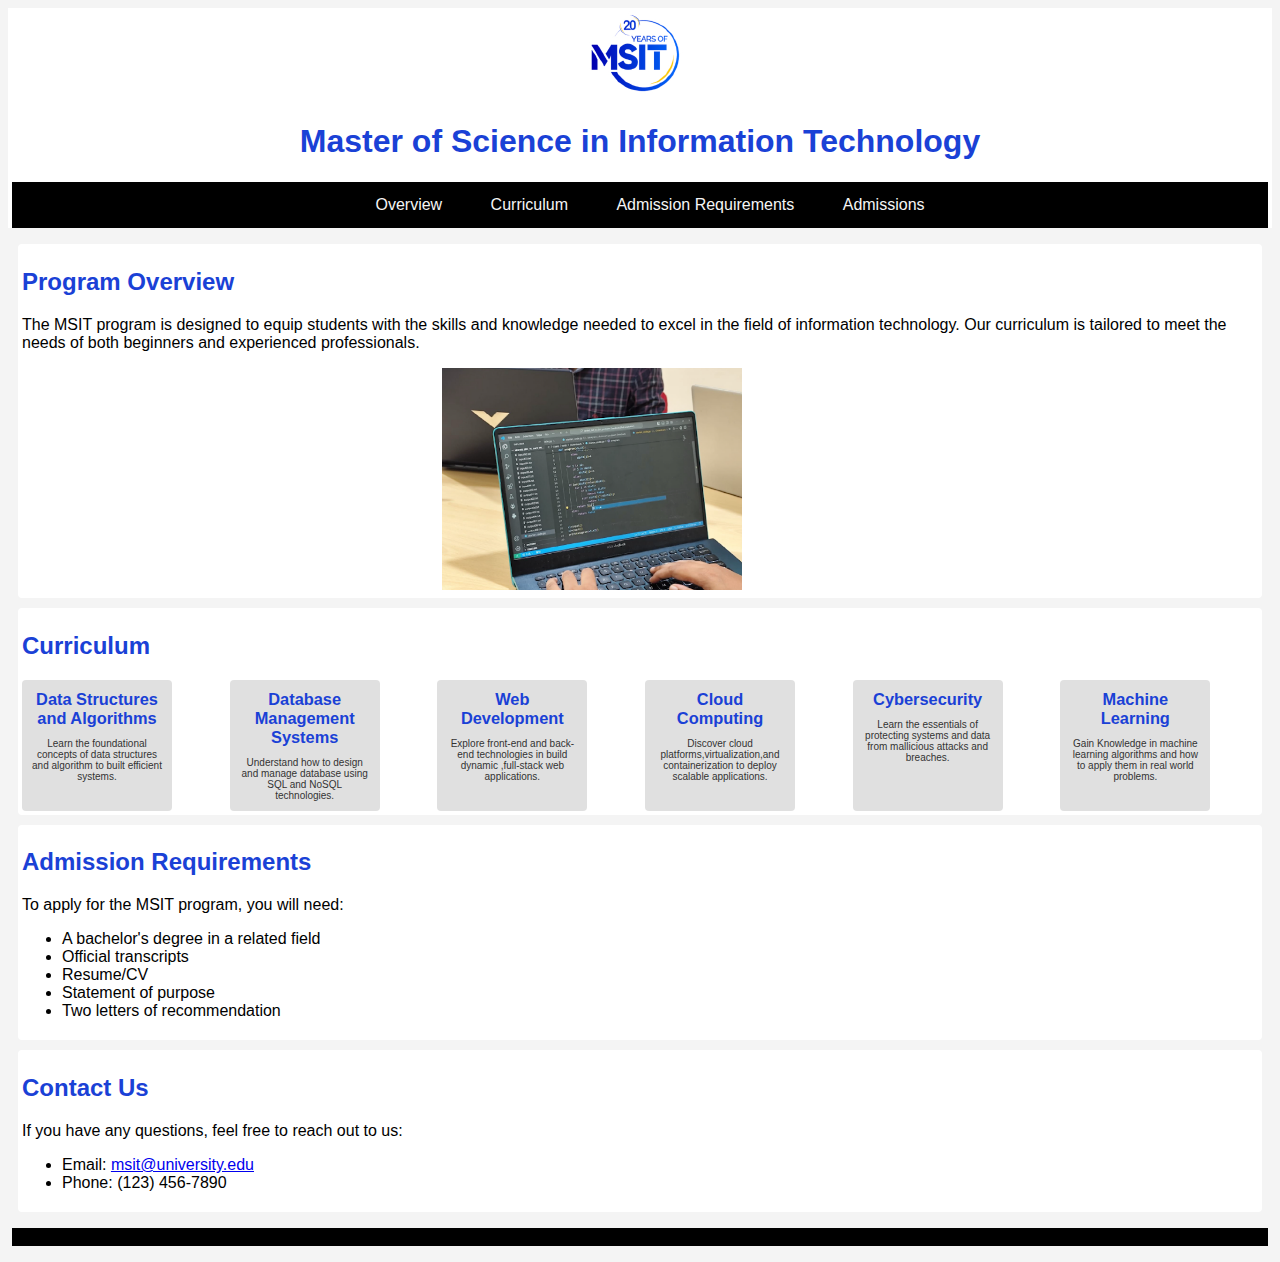
==== DAY2/index.html @ a544af19 "Created all the alignments and design" ====
<!DOCTYPE html>
<html>
<head>
    <title>MSIT - Info Page</title>
    <link rel="stylesheet" href="styles.css">
</head>
<body>
    <header>
        <img src="msitlogo.png" alt="MSIT Logo">
        <h1>Master of Science in Information Technology</h1>
        <nav>
            <ul>
                <li><a href="#overview">Overview</a></li>
                <li><a href="#curriculum">Curriculum</a></li>
                <li><a href="#admission-requirements">Admission Requirements</a></li>
                <li><a href="#admissions">Admissions</a></li>
            </ul>
        </nav>
    </header>

    <section id="overview" class="card">
        <h2>Program Overview</h2>
        <p>The MSIT program is designed to equip students with the skills and knowledge needed to excel in the field of information technology. Our curriculum is tailored to meet the needs of both beginners and experienced professionals.</p>
        <img src="image.png" alt="Program Overview Image">
    </section>

    <!-- Curriculum Section -->
    <section id="curriculum" class="card-cur">
        <h2>Curriculum</h2>
        <div class="grid-container">
            <div class="grid-item">
                <h3>Data Structures and Algorithms</h3>
                <p>Learn the foundational concepts of data structures and algorithm to built efficient systems.</p>
            </div>
            <div class="grid-item">
                <h3>Database Management Systems</h3>
                <p>Understand how to design and manage database using SQL and NoSQL technologies.</p>
            </div>
            <div class="grid-item">
                <h3>Web Development</h3>
                <p>Explore front-end and back-end technologies in build dynamic ,full-stack web applications. </p>
            </div>
            <div class="grid-item">
                <h3>Cloud Computing</h3>
                <p>Discover cloud platforms,virtualization,and containerization to deploy scalable applications.</p>
            </div>
            <div class="grid-item">
                <h3>Cybersecurity</h3>
                <p>Learn the essentials of protecting systems and data from mallicious attacks and breaches.</p>
            </div>
            <div class="grid-item">
                <h3>Machine Learning</h3>
                <p>Gain Knowledge in machine learning algorithms and how to apply them in real world problems.</p>
            </div>
        </div>
    </section>
    
    <section id="admission-requirements" class="card-ad">
        <h2>Admission Requirements</h2>
        <p>To apply for the MSIT program, you will need:</p>
        <ul>
            <li>A bachelor's degree in a related field</li>
            <li>Official transcripts</li>
            <li>Resume/CV</li>
            <li>Statement of purpose</li>
            <li>Two letters of recommendation</li>
        </ul>
    </section>

    <section id="admissions" class="card-con">
        <h2>Contact Us</h2>
        <p>If you have any questions, feel free to reach out to us:</p>
        <ul>
            <li>Email: <a href="mailto:msit@university.edu">msit@university.edu</a></li>
            <li>Phone: (123) 456-7890</li>
        </ul>
    </section>

    <footer>
        <nav>
            <ul>
                <li>&#169; 2024 University Name. All rights reserved.</li>
            </ul>
        </nav>
    </footer>
</body>
</html>
---- DAY2/styles.css ----
body {
    font-family: Arial, Helvetica, sans-serif;
    background: #f4f4f4;
}

body > header {
    background-color: white;
}

header {
    text-align: center;
}

h1 {
    color: #1a41d6;
}

nav {
    background-color: black;
    margin: 4px;
    text-align: center;
}s

nav ul {
    padding: 0;
    margin: 0;
    list-style-type: none;
}

nav ul li {
    display: inline-block;
    margin-right: 20px; 
}

nav ul li a {
    text-decoration: none;
    color: whitesmoke;
    padding: 14px 12px;
    display: inline-block;
    transition: all 0.3s ease;
}

nav ul li a:hover {
    color: #dadce5;
    box-shadow: 0px 0px 10px 3px rgba(255, 255, 255, 0.6);
    border-radius: 4px;
}

h2 {
    color: #1a41d6; 
}

.card img {
    max-width: 300px;
    margin-left: 420px;
}

section {
    background-color: white;
    padding: 4px;
    border-radius: 4px;
    margin: 10px;
}

ul li {
    padding: 0;
}

/* Grid Layout for Curriculum */
.grid-container {
    display: grid;
    grid-template-columns: repeat(auto-fit, minmax(150px, 1fr)); 
    gap: 10px;
}

.grid-item {
    background-color: #e0e0e0; 
    padding: 10px;
    border-radius: 4px;
    text-align: center;
    font-size: 14px;
    color: #333; 
    max-width: 150px; 
    box-sizing: border-box; 
}

.grid-item h3 {
    color: #1a41d6;
    margin: 0 0 10px 0; 
}

.grid-item p {
    font-size: 10px; 
    margin: 0; 
}
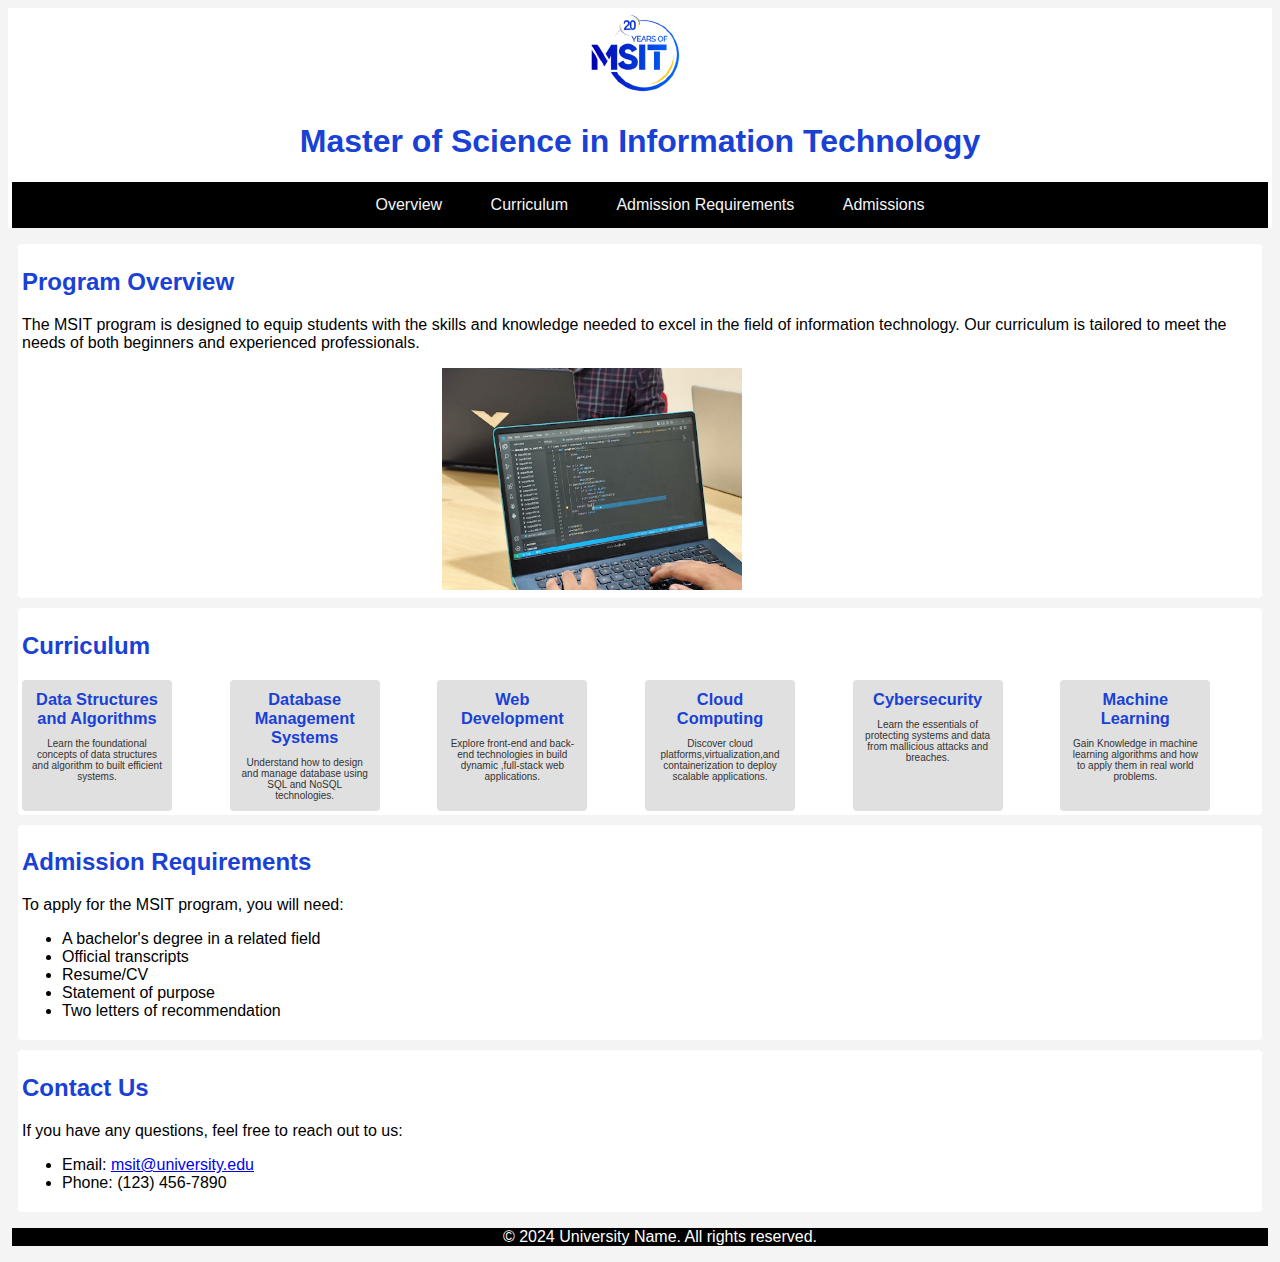
==== commit 3c023977: "All changes made" ====
--- a/DAY2/index.html
+++ b/DAY2/index.html
@@ -79,7 +79,7 @@
     <footer>
         <nav>
             <ul>
-                <li>&#169; 2024 University Name. All rights reserved.</li>
+                <p>&#169; 2024 University Name. All rights reserved.</p>
             </ul>
         </nav>
     </footer>
--- a/DAY2/styles.css
+++ b/DAY2/styles.css
@@ -93,3 +93,6 @@
     font-size: 10px; 
     margin: 0; 
 }
+footer{
+    color: white;
+}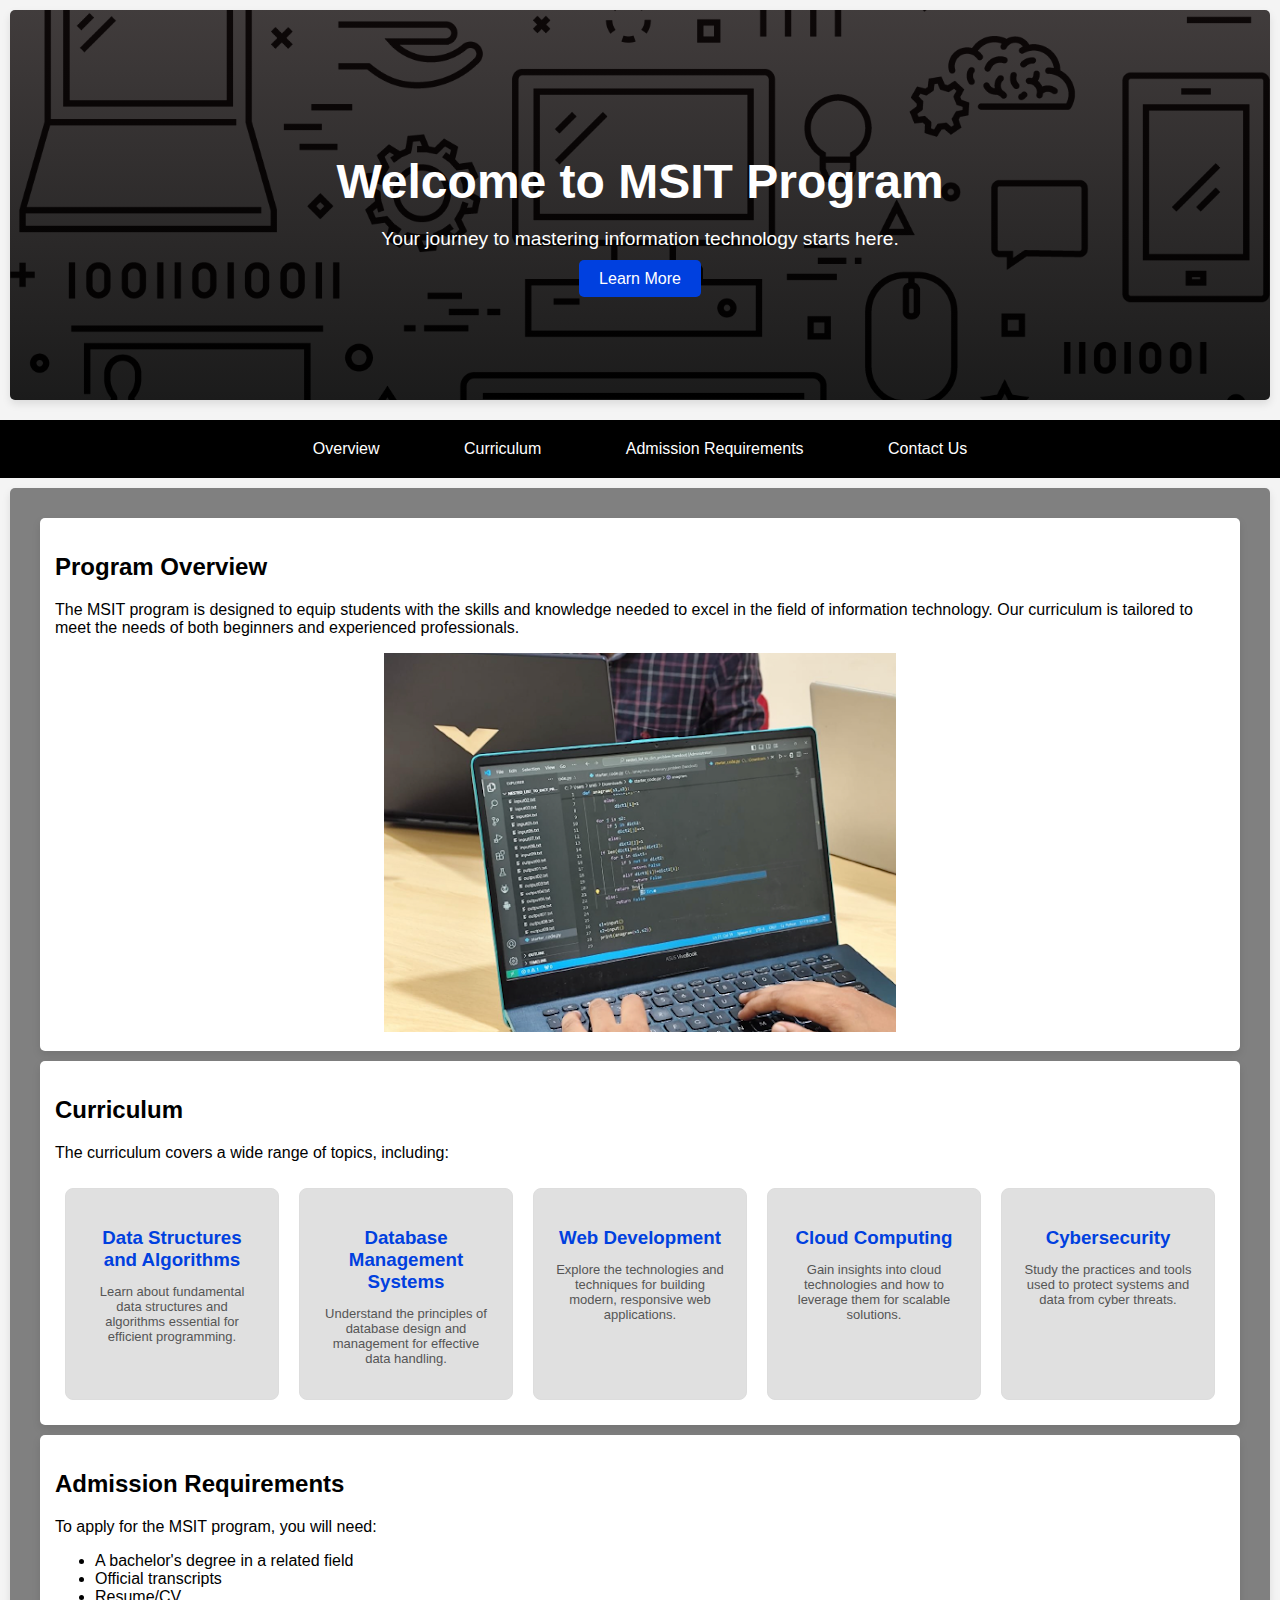
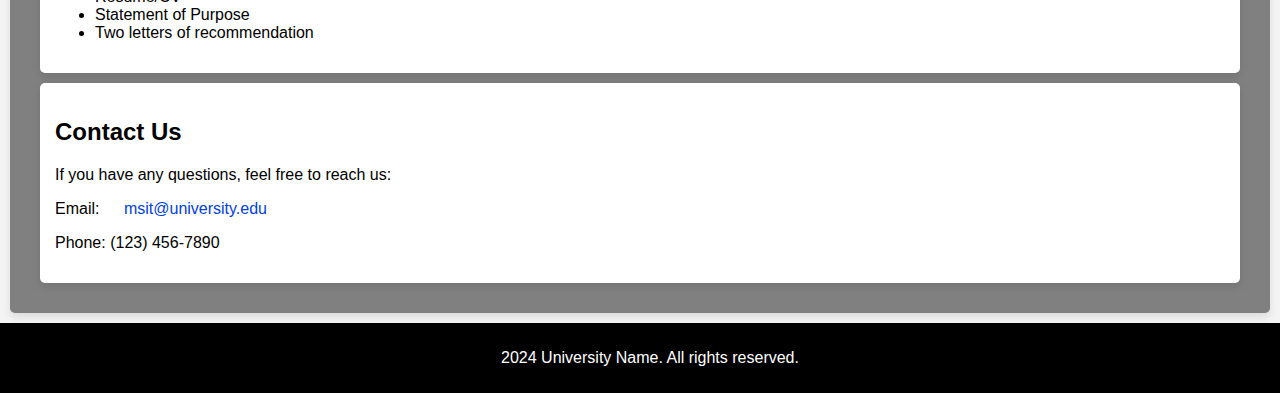
==== commit cbaf48c4: "Changes made in background and added a button" ====
--- a/DAY2/index.html
+++ b/DAY2/index.html
@@ -1,87 +1,81 @@
 <!DOCTYPE html>
-<html>
 <head>
     <title>MSIT - Info Page</title>
     <link rel="stylesheet" href="styles.css">
 </head>
 <body>
-    <header>
-        <img src="msitlogo.png" alt="MSIT Logo">
-        <h1>Master of Science in Information Technology</h1>
-        <nav>
-            <ul>
-                <li><a href="#overview">Overview</a></li>
-                <li><a href="#curriculum">Curriculum</a></li>
-                <li><a href="#admission-requirements">Admission Requirements</a></li>
-                <li><a href="#admissions">Admissions</a></li>
-            </ul>
-        </nav>
-    </header>
-
-    <section id="overview" class="card">
-        <h2>Program Overview</h2>
-        <p>The MSIT program is designed to equip students with the skills and knowledge needed to excel in the field of information technology. Our curriculum is tailored to meet the needs of both beginners and experienced professionals.</p>
-        <img src="image.png" alt="Program Overview Image">
-    </section>
-
-    <!-- Curriculum Section -->
-    <section id="curriculum" class="card-cur">
-        <h2>Curriculum</h2>
-        <div class="grid-container">
-            <div class="grid-item">
-                <h3>Data Structures and Algorithms</h3>
-                <p>Learn the foundational concepts of data structures and algorithm to built efficient systems.</p>
-            </div>
-            <div class="grid-item">
-                <h3>Database Management Systems</h3>
-                <p>Understand how to design and manage database using SQL and NoSQL technologies.</p>
-            </div>
-            <div class="grid-item">
-                <h3>Web Development</h3>
-                <p>Explore front-end and back-end technologies in build dynamic ,full-stack web applications. </p>
-            </div>
-            <div class="grid-item">
-                <h3>Cloud Computing</h3>
-                <p>Discover cloud platforms,virtualization,and containerization to deploy scalable applications.</p>
-            </div>
-            <div class="grid-item">
-                <h3>Cybersecurity</h3>
-                <p>Learn the essentials of protecting systems and data from mallicious attacks and breaches.</p>
-            </div>
-            <div class="grid-item">
-                <h3>Machine Learning</h3>
-                <p>Gain Knowledge in machine learning algorithms and how to apply them in real world problems.</p>
+    <section class="hero">
+        <div class="hero-overlay">
+            <div class="hero-content">
+                <h1>Welcome to MSIT Program</h1>
+                <p>Your journey to mastering information technology starts here.</p>
+                <a class="cta-button">Learn More</a>
             </div>
         </div>
     </section>
     
-    <section id="admission-requirements" class="card-ad">
-        <h2>Admission Requirements</h2>
-        <p>To apply for the MSIT program, you will need:</p>
-        <ul>
-            <li>A bachelor's degree in a related field</li>
-            <li>Official transcripts</li>
-            <li>Resume/CV</li>
-            <li>Statement of purpose</li>
-            <li>Two letters of recommendation</li>
+    <nav>
+        <ul class="ulcls">
+            <li class="licls"><a href="#overview">Overview</a></li>
+            <li class="licls"><a href="#curriculum">Curriculum</a></li>
+            <li class="licls"><a href="#admission">Admission Requirements</a></li>
+            <li class="licls"><a href="#contact">Contact Us</a></li>
         </ul>
+    </nav>
+    <section class="main">
+        <section id="overview">
+            <h2>Program Overview</h2>
+            <p>The MSIT program is designed to equip students with the skills and knowledge needed to excel in the field of information technology. Our curriculum is tailored to meet the needs of both beginners and experienced professionals.</p>
+            <div class="image-container">
+                <img src="image.png" alt="Program Overview Image">
+            </div>
+        </section>
+        <section id="curriculum">
+            <h2>Curriculum</h2>
+            <p>The curriculum covers a wide range of topics, including:</p>
+            <div class="card-container">
+                <div class="card">
+                    <h3>Data Structures and Algorithms</h3>
+                    <p>Learn about fundamental data structures and algorithms essential for efficient programming.</p>
+                </div>
+                <div class="card">
+                    <h3>Database Management Systems</h3>
+                    <p>Understand the principles of database design and management for effective data handling.</p>
+                </div>
+                <div class="card">
+                    <h3>Web Development</h3>
+                    <p>Explore the technologies and techniques for building modern, responsive web applications.</p>
+                </div>
+                <div class="card">
+                    <h3>Cloud Computing</h3>
+                    <p>Gain insights into cloud technologies and how to leverage them for scalable solutions.</p>
+                </div>
+                <div class="card">
+                    <h3>Cybersecurity</h3>
+                    <p>Study the practices and tools used to protect systems and data from cyber threats.</p>
+                </div>
+            </div>
+        </section>
+        <section id="admission">
+            <h2>Admission Requirements</h2>
+            <p>To apply for the MSIT program, you will need:</p>
+            <ul>
+                <li>A bachelor's degree in a related field</li>
+                <li>Official transcripts</li>
+                <li>Resume/CV</li>
+                <li>Statement of Purpose</li>
+                <li>Two letters of recommendation</li>
+            </ul>
+        </section>
+        <section id="contact">
+            <h2>Contact Us</h2>
+            <p>If you have any questions, feel free to reach us:</p>
+            <p>Email: <a href="mailto:msit@university.edu" class="mail">msit@university.edu</a></p>
+            <p>Phone: (123) 456-7890</p>
+        </section>
     </section>
-
-    <section id="admissions" class="card-con">
-        <h2>Contact Us</h2>
-        <p>If you have any questions, feel free to reach out to us:</p>
-        <ul>
-            <li>Email: <a href="mailto:msit@university.edu">msit@university.edu</a></li>
-            <li>Phone: (123) 456-7890</li>
-        </ul>
-    </section>
-
     <footer>
-        <nav>
-            <ul>
-                <p>&#169; 2024 University Name. All rights reserved.</p>
-            </ul>
-        </nav>
+        <p>2024 University Name. All rights reserved.</p>
     </footer>
 </body>
-</html>
+</html>--- a/DAY2/styles.css
+++ b/DAY2/styles.css
@@ -1,98 +1,165 @@
 body {
     font-family: Arial, Helvetica, sans-serif;
-    background: #f4f4f4;
-}
-
-body > header {
-    background-color: white;
+    margin: 0;
+    padding: 0;
+    background-color: #f4f4f4;
 }
 
 header {
     text-align: center;
+    background-color: #fff;
+    padding: 20px;
+}
+
+header img {
+    display: block;
+    margin: 0 auto;
 }
 
 h1 {
-    color: #1a41d6;
+    color: white;
 }
 
 nav {
     background-color: black;
-    margin: 4px;
     text-align: center;
-}s
+    padding: 10px 0;
+}
 
-nav ul {
+.ulcls {
+    list-style-type: none;
     padding: 0;
     margin: 0;
-    list-style-type: none;
 }
 
-nav ul li {
+.licls {
+    color: whitesmoke;
     display: inline-block;
-    margin-right: 20px; 
+    padding: 10px 20px;
 }
 
-nav ul li a {
+a {
+    color: white;
     text-decoration: none;
-    color: whitesmoke;
-    padding: 14px 12px;
-    display: inline-block;
-    transition: all 0.3s ease;
+    transition: background-color 0.3s, color 0.3s, box-shadow 0.3s;
+    padding: 10px 20px;
 }
 
-nav ul li a:hover {
-    color: #dadce5;
-    box-shadow: 0px 0px 10px 3px rgba(255, 255, 255, 0.6);
-    border-radius: 4px;
+a:hover {
+    box-shadow: 10px 10px 10px rgba(163, 54, 63, 0.3);
+    border-radius: 20px;
+    background-color: rgba(26, 189, 218, 0.1);
 }
 
-h2 {
-    color: #1a41d6; 
-}
-
-.card img {
-    max-width: 300px;
-    margin-left: 420px;
+footer {
+    color: white;
+    text-align: center;
+    background-color: black;
+    padding: 10px;
+    position: relative;
+    bottom: 0;
+    width: 100%;
 }
 
 section {
     background-color: white;
-    padding: 4px;
-    border-radius: 4px;
     margin: 10px;
+    border-radius: 5px;
+    padding: 15px;
+    box-shadow: 0 4px 8px rgba(0, 0, 0, 0.1);
 }
 
-ul li {
-    padding: 0;
+.main {
+    background-color: gray;
+    padding: 20px;
 }
 
-/* Grid Layout for Curriculum */
-.grid-container {
-    display: grid;
-    grid-template-columns: repeat(auto-fit, minmax(150px, 1fr)); 
-    gap: 10px;
+.image-container {
+    text-align: center;
 }
 
-.grid-item {
-    background-color: #e0e0e0; 
-    padding: 10px;
-    border-radius: 4px;
-    text-align: center;
-    font-size: 14px;
-    color: #333; 
-    max-width: 150px; 
-    box-sizing: border-box; 
+.image-container img {
+    max-width: 100%;
+    height: auto;
 }
 
-.grid-item h3 {
-    color: #1a41d6;
-    margin: 0 0 10px 0; 
+.card-container {
+    display: flex;
+    flex-wrap: nowrap;      
+    gap: 20px;
+    justify-content: flex-start;
+    padding: 10px;
+    text-align: center;
 }
 
-.grid-item p {
-    font-size: 10px; 
-    margin: 0; 
+.card {
+    background-color: #e0e0e0;
+    border: 1px solid #ddd;
+    border-radius: 8px;
+    padding: 20px;
+    width: 300px;
 }
-footer{
+
+.card h3 {
+    color: #0040df;
+    margin-bottom: 10px;
+}
+
+.card p {
+    font-size: small;
+    color: #555;
+}
+.mail{
+    color: #0040df;
+}
+.hero {
+    position: relative;
+    background-image: linear-gradient(rgba(16, 10, 10, 0.796), rgba(0, 0, 0, 0.895)), url('Com.png');
+    background-size: cover;
+    background-position: center;
+    height: 40vh;
+    display: flex;
+    align-items: center;
+    justify-content: center;
+    margin-bottom: 20px;
+}
+
+.hero-overlay {
+    position: absolute;
+    top: 0;
+    left: 0;
+    width: 100%;
+    height: 100%;
+    display: flex;
+    align-items: center;
+    justify-content: center;
+}
+
+.hero-content {
+    text-align: center;
     color: white;
+    padding: 20px;
+}
+
+.hero h1 {
+    font-size: 3rem;
+    margin-bottom: 10px;
+}
+
+.hero p {
+    font-size: 1.2rem;
+    margin-bottom: 20px;
+}
+
+.cta-button {
+    background-color: #0040df;
+    color: white;
+    padding: 10px 20px;
+    text-decoration: none;
+    border-radius: 5px;
+    transition: background-color 0.3s;
+}
+
+.cta-button:hover {
+    background-color: #0262ff;
 }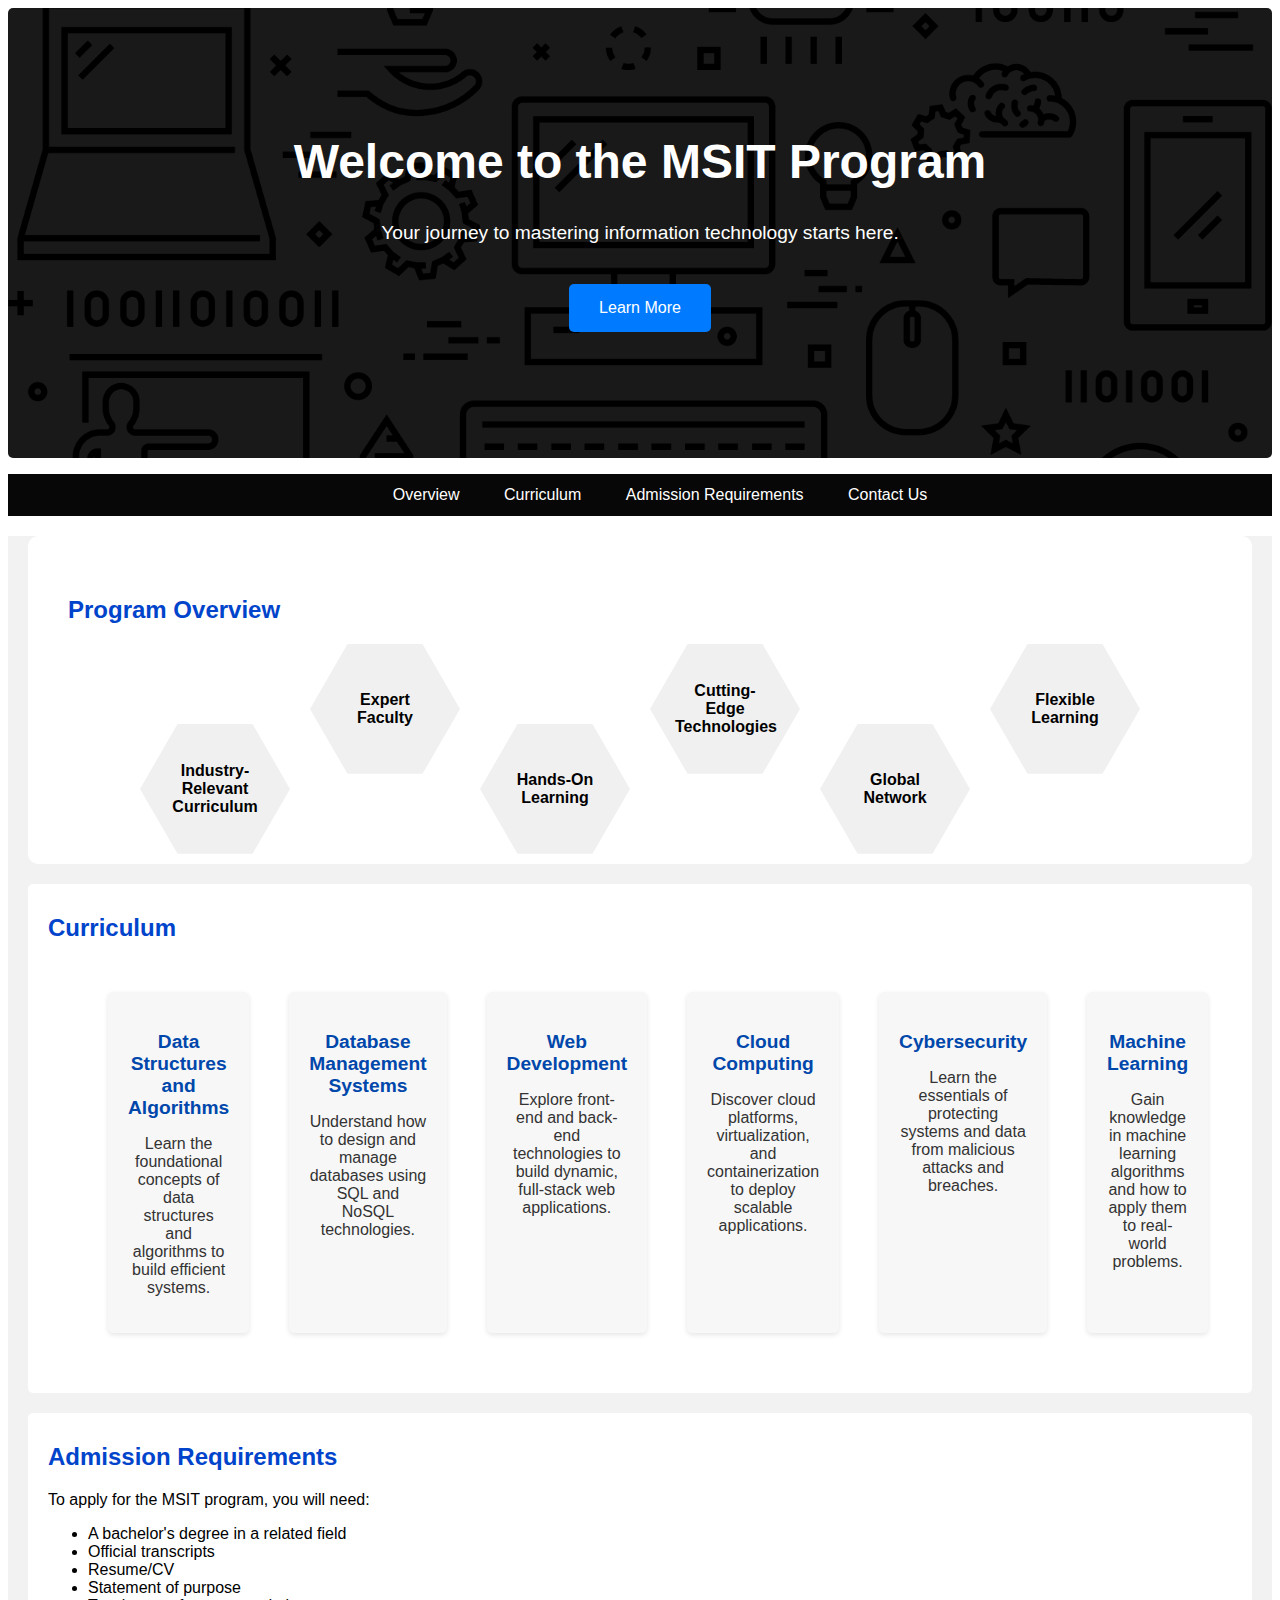
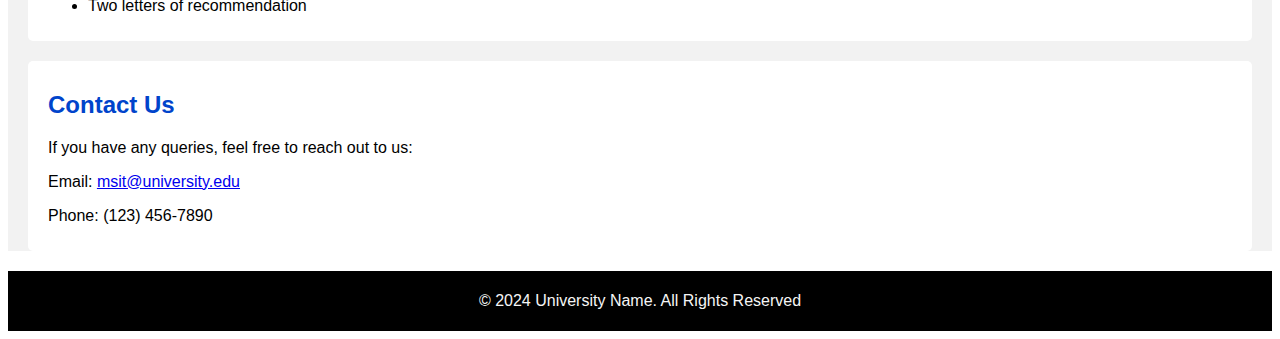
==== commit 9688c3ed: "Changed and alligned in the honey comb sector" ====
--- a/DAY2/index.html
+++ b/DAY2/index.html
@@ -1,81 +1,104 @@
 <!DOCTYPE html>
+<html lang="en">
 <head>
-    <title>MSIT - Info Page</title>
     <link rel="stylesheet" href="styles.css">
+    <meta charset="UTF-8">
+    <meta name="viewport" content="width=device-width, initial-scale=1.0">
+    <title>MSIT - Info</title>
+
 </head>
 <body>
-    <section class="hero">
-        <div class="hero-overlay">
-            <div class="hero-content">
-                <h1>Welcome to MSIT Program</h1>
-                <p>Your journey to mastering information technology starts here.</p>
-                <a class="cta-button">Learn More</a>
-            </div>
+    <section class="hero-section">
+        <div class="overlay"></div>
+        <div class="hero-content">
+            <h1>Welcome to the MSIT Program</h1>
+            <p>Your journey to mastering information technology starts here.</p>
+            <a href="#" class="btn">Learn More</a>
         </div>
     </section>
-    
     <nav>
-        <ul class="ulcls">
-            <li class="licls"><a href="#overview">Overview</a></li>
-            <li class="licls"><a href="#curriculum">Curriculum</a></li>
-            <li class="licls"><a href="#admission">Admission Requirements</a></li>
-            <li class="licls"><a href="#contact">Contact Us</a></li>
-        </ul>
+        <div class="navbar ">
+            <ul>
+                <li><a href="#overview">Overview</a></li>
+                <li><a href="#curriculum">Curriculum</a></li>
+                <li><a href ="#admission">Admission Requirements</a></li>
+                <li><a href ="#contact">Contact Us</a></li>
+            </ul>
+        </div>
     </nav>
-    <section class="main">
+    <div class="main-content">
         <section id="overview">
             <h2>Program Overview</h2>
-            <p>The MSIT program is designed to equip students with the skills and knowledge needed to excel in the field of information technology. Our curriculum is tailored to meet the needs of both beginners and experienced professionals.</p>
-            <div class="image-container">
-                <img src="image.png" alt="Program Overview Image">
-            </div>
-        </section>
-        <section id="curriculum">
-            <h2>Curriculum</h2>
-            <p>The curriculum covers a wide range of topics, including:</p>
-            <div class="card-container">
-                <div class="card">
-                    <h3>Data Structures and Algorithms</h3>
-                    <p>Learn about fundamental data structures and algorithms essential for efficient programming.</p>
+            <div class="container">
+                <div class="hex">
+                    <span>Industry-Relevant Curriculum</span>
                 </div>
-                <div class="card">
-                    <h3>Database Management Systems</h3>
-                    <p>Understand the principles of database design and management for effective data handling.</p>
+                <div class="hex">
+                    <span>Expert Faculty</span>
                 </div>
-                <div class="card">
-                    <h3>Web Development</h3>
-                    <p>Explore the technologies and techniques for building modern, responsive web applications.</p>
+                <div class="hex highlight">
+                    <span>Hands-On Learning</span>
                 </div>
-                <div class="card">
-                    <h3>Cloud Computing</h3>
-                    <p>Gain insights into cloud technologies and how to leverage them for scalable solutions.</p>
+                <div class="hex">
+                    <span>Cutting-Edge Technologies</span>
                 </div>
-                <div class="card">
-                    <h3>Cybersecurity</h3>
-                    <p>Study the practices and tools used to protect systems and data from cyber threats.</p>
+                <div class="hex">
+                    <span>Global Network</span>
+                </div>
+                <div class="hex">
+                    <span>Flexible Learning</span>
                 </div>
             </div>
         </section>
-        <section id="admission">
-            <h2>Admission Requirements</h2>
-            <p>To apply for the MSIT program, you will need:</p>
-            <ul>
-                <li>A bachelor's degree in a related field</li>
-                <li>Official transcripts</li>
-                <li>Resume/CV</li>
-                <li>Statement of Purpose</li>
-                <li>Two letters of recommendation</li>
-            </ul>
-        </section>
-        <section id="contact">
-            <h2>Contact Us</h2>
-            <p>If you have any questions, feel free to reach us:</p>
-            <p>Email: <a href="mailto:msit@university.edu" class="mail">msit@university.edu</a></p>
-            <p>Phone: (123) 456-7890</p>
-        </section>
+    <section id="curriculum">
+      <h2>Curriculum</h2>
+    <section class="curriculum-section">
+        <section class="curriculum-item">
+        <h3>Data Structures and Algorithms</h3>
+        <p>Learn the foundational concepts of data structures and algorithms to build efficient systems.</p>
+      </section>
+      <section class="curriculum-item">
+        <h3>Database Management Systems</h3>
+        <p>Understand how to design and manage databases using SQL and NoSQL technologies.</p>
+      </section>
+      <section class="curriculum-item">
+        <h3>Web Development</h3>
+        <p>Explore front-end and back-end technologies to build dynamic, full-stack web applications.</p>
+      </section>
+      <section class="curriculum-item">
+        <h3>Cloud Computing</h3>
+        <p>Discover cloud platforms, virtualization, and containerization to deploy scalable applications.</p>
+      </section>
+      <section class="curriculum-item">
+        <h3>Cybersecurity</h3>
+        <p>Learn the essentials of protecting systems and data from malicious attacks and breaches.</p>
+      </section>
+      <section class="curriculum-item">
+        <h3>Machine Learning</h3>
+        <p>Gain knowledge in machine learning algorithms and how to apply them to real-world problems.</p>
+      </section>
     </section>
+ </section>
+ <section id="admission">
+   <h2>Admission Requirements</h2>
+   <p>To apply for the MSIT program, you will need:</p>
+   <ul>
+     <li>A bachelor's degree in a related field</li>
+     <li>Official transcripts</li>
+     <li>Resume/CV</li>
+     <li>Statement of purpose</li>
+     <li>Two letters of recommendation</li>
+   </ul>
+ </section>
+     <section id="contact">
+         <h2>Contact Us</h2>
+         <p>If you have any queries, feel free to reach out to us:</p>
+         <p>Email: <a href="msit@university.edu">msit@university.edu</a></p>
+         <p>Phone: (123) 456-7890</p>
+     </section>
+ </div>
     <footer>
-        <p>2024 University Name. All rights reserved.</p>
+        <p>&copy; 2024 University Name. All Rights Reserved</p>
     </footer>
 </body>
 </html>--- a/DAY2/styles.css
+++ b/DAY2/styles.css
@@ -1,165 +1,205 @@
 body {
     font-family: Arial, Helvetica, sans-serif;
+}
+
+h2 {
+    color: #0044cb;
+}
+
+nav {
+    background-color: rgb(7, 7, 7);
+    text-align: center;
+}
+
+.navbar ul li {
+    list-style-type: none;
+    color: whitesmoke;
+    display: inline-block;
+    padding: 12px 20px;
+}
+
+nav ul li a {
+    text-decoration: none;
+    color: white;
+}
+
+nav ul li:hover {
+    background-color: #0044cb
+}
+
+#curriculum {
+    margin-bottom: 10px;
+}
+
+.curriculum-section {
+    display: flex;
+}
+
+.curriculum-item {
+    background-color: #f7f7f7;
+    border-radius: 5px;
+    box-shadow: 0 2px 5px rgba(0, 0, 0, 0.1);
+    padding: 20px;
+    flex: 1 1 calc(33.333% - 20px);
+    max-width: calc(33.333% - 20px);
+    text-align: center;
+    transition: transform 0.3s ease;
+}
+
+.curriculum-item:hover {
+    transform: translateY(-5px);
+}
+
+.curriculum-item h3 {
+    color: #0047ab;
+    font-size: 1.2em;
+    margin-bottom: 10px;
+}
+
+.curriculum-container {
+    display: flex;
+    justify-content: center;
+    gap: 20px;
+}
+
+.curriculum-item p {
+    font-size: 1em;
+    color: #333;
+}
+
+.main-content {
+    background-color: #f2f2f2;
+}
+
+.overview-img {
+    display: block;
+    margin-left: auto;
+    margin-right: auto;
+}
+
+section {
+    margin: 20px;
+    padding: 10px 20px;
+    background-color: white;
+    border-radius: 5px;
+}
+
+footer {
+    background-color: black;
+    color: whitesmoke;
+    text-align: center;
+    padding: 5px 20px;
+}
+
+.hero-section {
+    display: flex;
+    align-items: center;
+    justify-content: center;
+    height: 50vh;
+    background-image: url('Com.png');
+    background-size: cover;
+    background-position: center;
+    position: relative;
+    overflow: hidden;
     margin: 0;
     padding: 0;
-    background-color: #f4f4f4;
-}
-
-header {
-    text-align: center;
-    background-color: #fff;
-    padding: 20px;
-}
-
-header img {
-    display: block;
-    margin: 0 auto;
-}
-
-h1 {
-    color: white;
-}
-
-nav {
-    background-color: black;
-    text-align: center;
-    padding: 10px 0;
-}
-
-.ulcls {
-    list-style-type: none;
-    padding: 0;
-    margin: 0;
-}
-
-.licls {
-    color: whitesmoke;
-    display: inline-block;
-    padding: 10px 20px;
-}
-
-a {
-    color: white;
-    text-decoration: none;
-    transition: background-color 0.3s, color 0.3s, box-shadow 0.3s;
-    padding: 10px 20px;
-}
-
-a:hover {
-    box-shadow: 10px 10px 10px rgba(163, 54, 63, 0.3);
-    border-radius: 20px;
-    background-color: rgba(26, 189, 218, 0.1);
-}
-
-footer {
-    color: white;
-    text-align: center;
-    background-color: black;
-    padding: 10px;
-    position: relative;
-    bottom: 0;
-    width: 100%;
-}
-
-section {
-    background-color: white;
-    margin: 10px;
-    border-radius: 5px;
-    padding: 15px;
-    box-shadow: 0 4px 8px rgba(0, 0, 0, 0.1);
-}
-
-.main {
-    background-color: gray;
-    padding: 20px;
-}
-
-.image-container {
-    text-align: center;
-}
-
-.image-container img {
-    max-width: 100%;
-    height: auto;
-}
-
-.card-container {
-    display: flex;
-    flex-wrap: nowrap;      
-    gap: 20px;
-    justify-content: flex-start;
-    padding: 10px;
-    text-align: center;
-}
-
-.card {
-    background-color: #e0e0e0;
-    border: 1px solid #ddd;
-    border-radius: 8px;
-    padding: 20px;
-    width: 300px;
-}
-
-.card h3 {
-    color: #0040df;
-    margin-bottom: 10px;
-}
-
-.card p {
-    font-size: small;
-    color: #555;
-}
-.mail{
-    color: #0040df;
-}
-.hero {
-    position: relative;
-    background-image: linear-gradient(rgba(16, 10, 10, 0.796), rgba(0, 0, 0, 0.895)), url('Com.png');
-    background-size: cover;
-    background-position: center;
-    height: 40vh;
-    display: flex;
-    align-items: center;
-    justify-content: center;
-    margin-bottom: 20px;
-}
-
-.hero-overlay {
+}
+
+.overlay {
     position: absolute;
     top: 0;
     left: 0;
     width: 100%;
     height: 100%;
-    display: flex;
-    align-items: center;
-    justify-content: center;
+    background: rgba(0, 0, 0, 0.9);
 }
 
 .hero-content {
-    text-align: center;
+    position: relative;
     color: white;
-    padding: 20px;
-}
-
-.hero h1 {
-    font-size: 3rem;
-    margin-bottom: 10px;
-}
-
-.hero p {
-    font-size: 1.2rem;
-    margin-bottom: 20px;
-}
-
-.cta-button {
-    background-color: #0040df;
+    text-align: center;
+    z-index: 1;
+}
+
+.hero-content h1 {
+    font-size: 3em;
+    margin-top: 0;
+}
+
+.hero-content p {
+    font-size: 1.2em;
+    margin-bottom: 40px;
+}
+
+.hero-content .btn {
+    display: inline-block;
+    padding: 15px 30px;
+    background-color: #007BFF;
     color: white;
-    padding: 10px 20px;
     text-decoration: none;
     border-radius: 5px;
-    transition: background-color 0.3s;
-}
-
-.cta-button:hover {
-    background-color: #0262ff;
+    transition: background-color 0.3s ease;
+}
+
+.hero-content .btn:hover {
+    background-color: #0056b3;
+}
+#overview {
+    max-height: 100%;
+    margin-bottom: 10px;
+    padding: 40px;
+    background-color: white;
+    border-radius: 10px;
+    /* display: flex; */
+}
+.overview-container {
+    display: flex;
+    justify-content: center;
+    gap: 20px;
+}
+.container {
+    display: flex;
+    justify-content: center;
+    align-items: center;
+    position: relative;
+    margin-top: 50px;
+}
+
+.hex {
+    width: 150px;
+    height: 150px;
+    display: flex;
+    align-items: center;
+    justify-content: center;
+    text-align: center;
+    color: #333;
+    background: #f0f0f0;
+    margin: 0 10px;
+    position: relative;
+    clip-path: polygon(25% 6.7%, 75% 6.7%, 100% 50%, 75% 93.3%, 25% 93.3%, 0% 50%);
+    transition: background-color 0.3s ease;
+}
+
+.hex:hover {
+    background-color: #ffe500;
+    color: #000;
+}
+
+.hex span {
+    position: absolute;
+    font-size: 16px;
+    font-weight: bold;
+    text-align: center;
+    width: 100px;
+    color: #000;
+}
+
+
+
+.hex:nth-child(odd) {
+    transform: translateY(40px);
+}
+
+.hex:nth-child(even) {
+    transform: translateY(-40px);
 }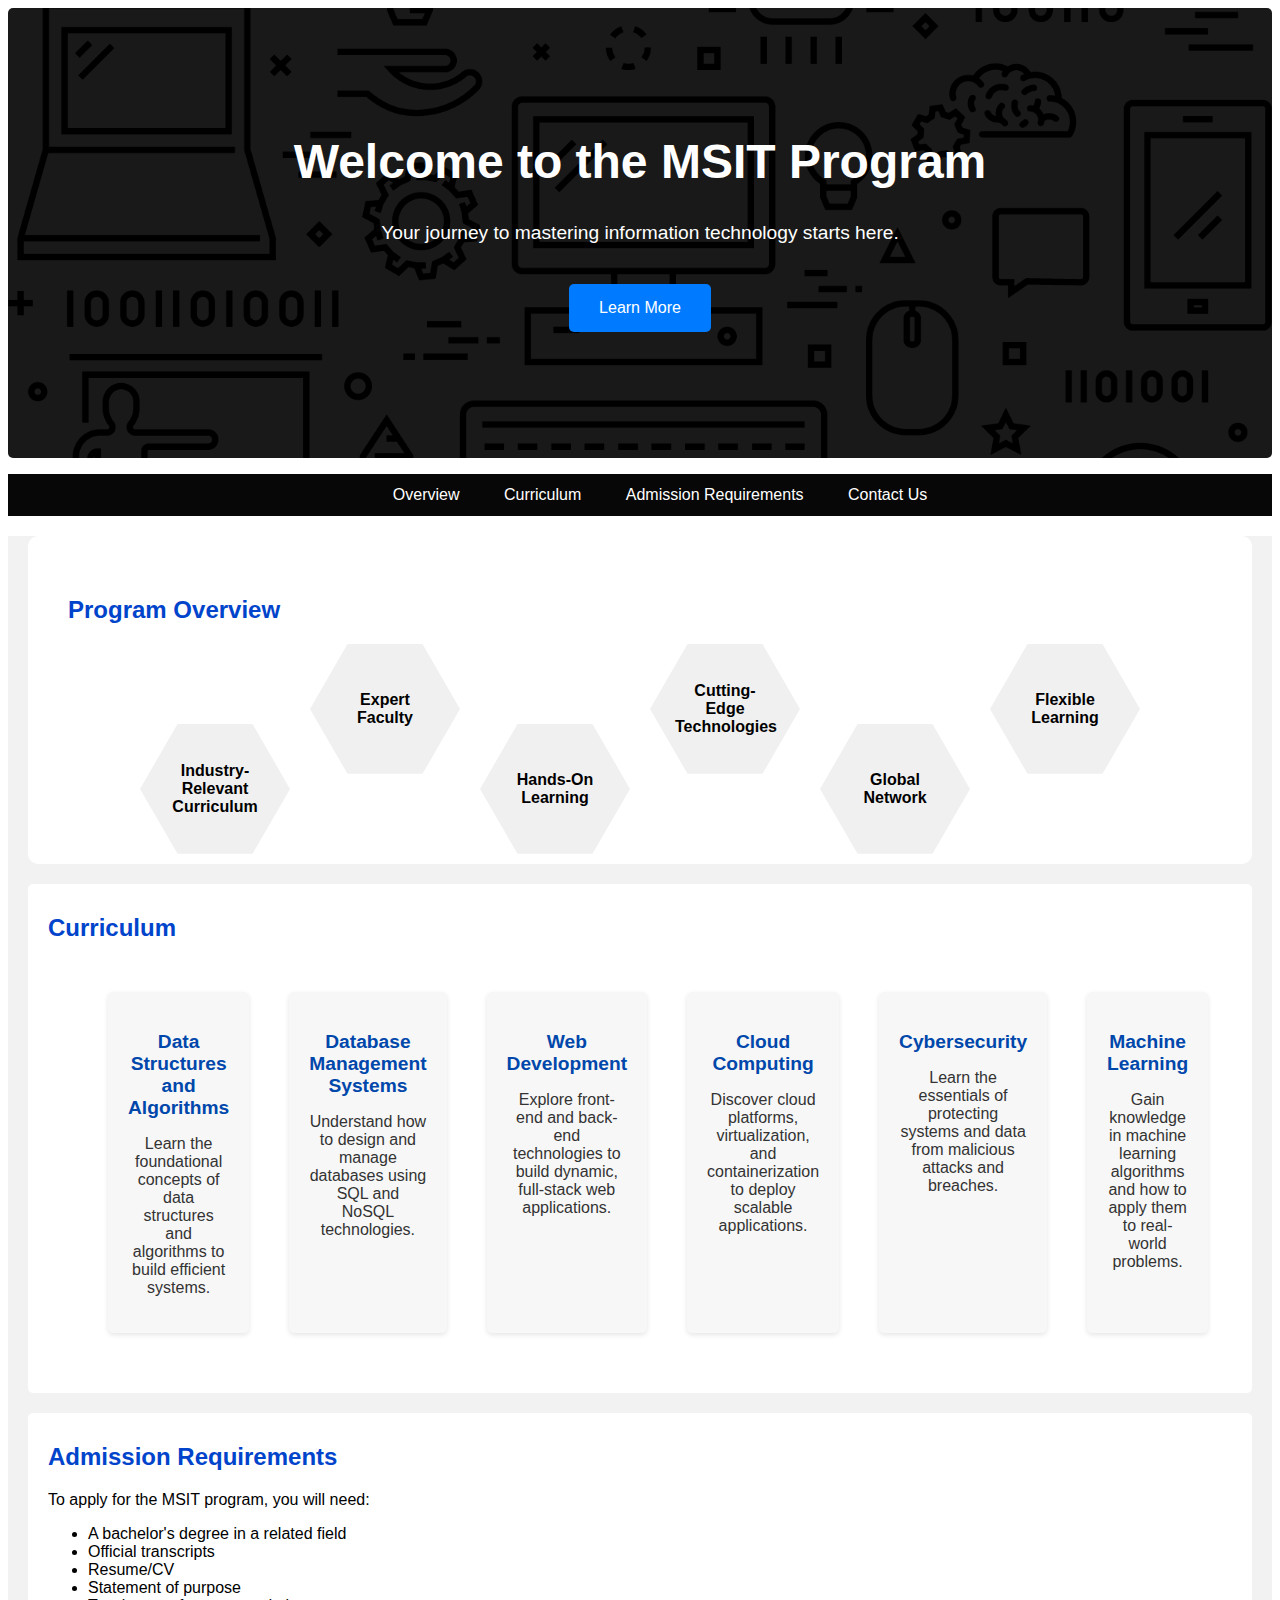
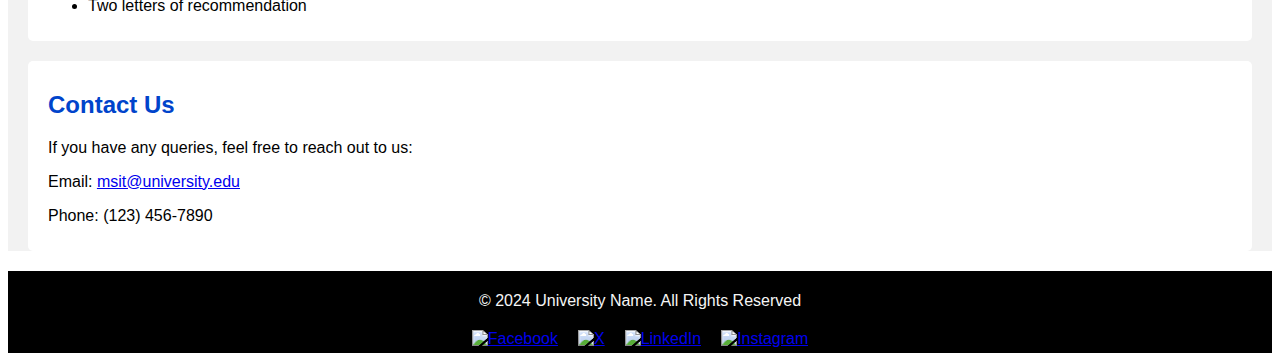
==== commit 7a161ad3: "added pictures" ====
--- a/DAY2/index.html
+++ b/DAY2/index.html
@@ -49,6 +49,7 @@
                     <span>Flexible Learning</span>
                 </div>
             </div>
+
         </section>
     <section id="curriculum">
       <h2>Curriculum</h2>
@@ -99,6 +100,12 @@
  </div>
     <footer>
         <p>&copy; 2024 University Name. All Rights Reserved</p>
+        <div class="social-media">
+            <a href="https://www.facebook.com/msit.official/" target="_blank"><img src="facebook.png" alt="Facebook" class="social-icon"></a>
+            <a href="https://twitter.com/msit_official?lang=en" target="_blank"><img src="twitter.png" alt="X" class="social-icon"></a>
+            <a href="https://www.linkedin.com/company/msit-official/" target="_blank"><img src="linkedin.png" alt="LinkedIn" class="social-icon"></a>
+            <a href="https://www.instagram.com/msit_official/" target="_blank"><img src="instagram.png" alt="Instagram" class="social-icon"></a>
+        </div>
     </footer>
 </body>
 </html>--- a/DAY2/styles.css
+++ b/DAY2/styles.css
@@ -202,4 +202,23 @@
 
 .hex:nth-child(even) {
     transform: translateY(-40px);
+}
+.social-media {
+    display: flex;
+    justify-content: center;
+    margin-top: 20px;
+}
+
+.social-media a {
+    margin: 0 10px;
+}
+
+.social-icon {
+    width: 40px;
+    height: 40px;
+    transition: transform 0.3s ease;
+}
+
+.social-icon:hover {
+    transform: scale(1.2);
 }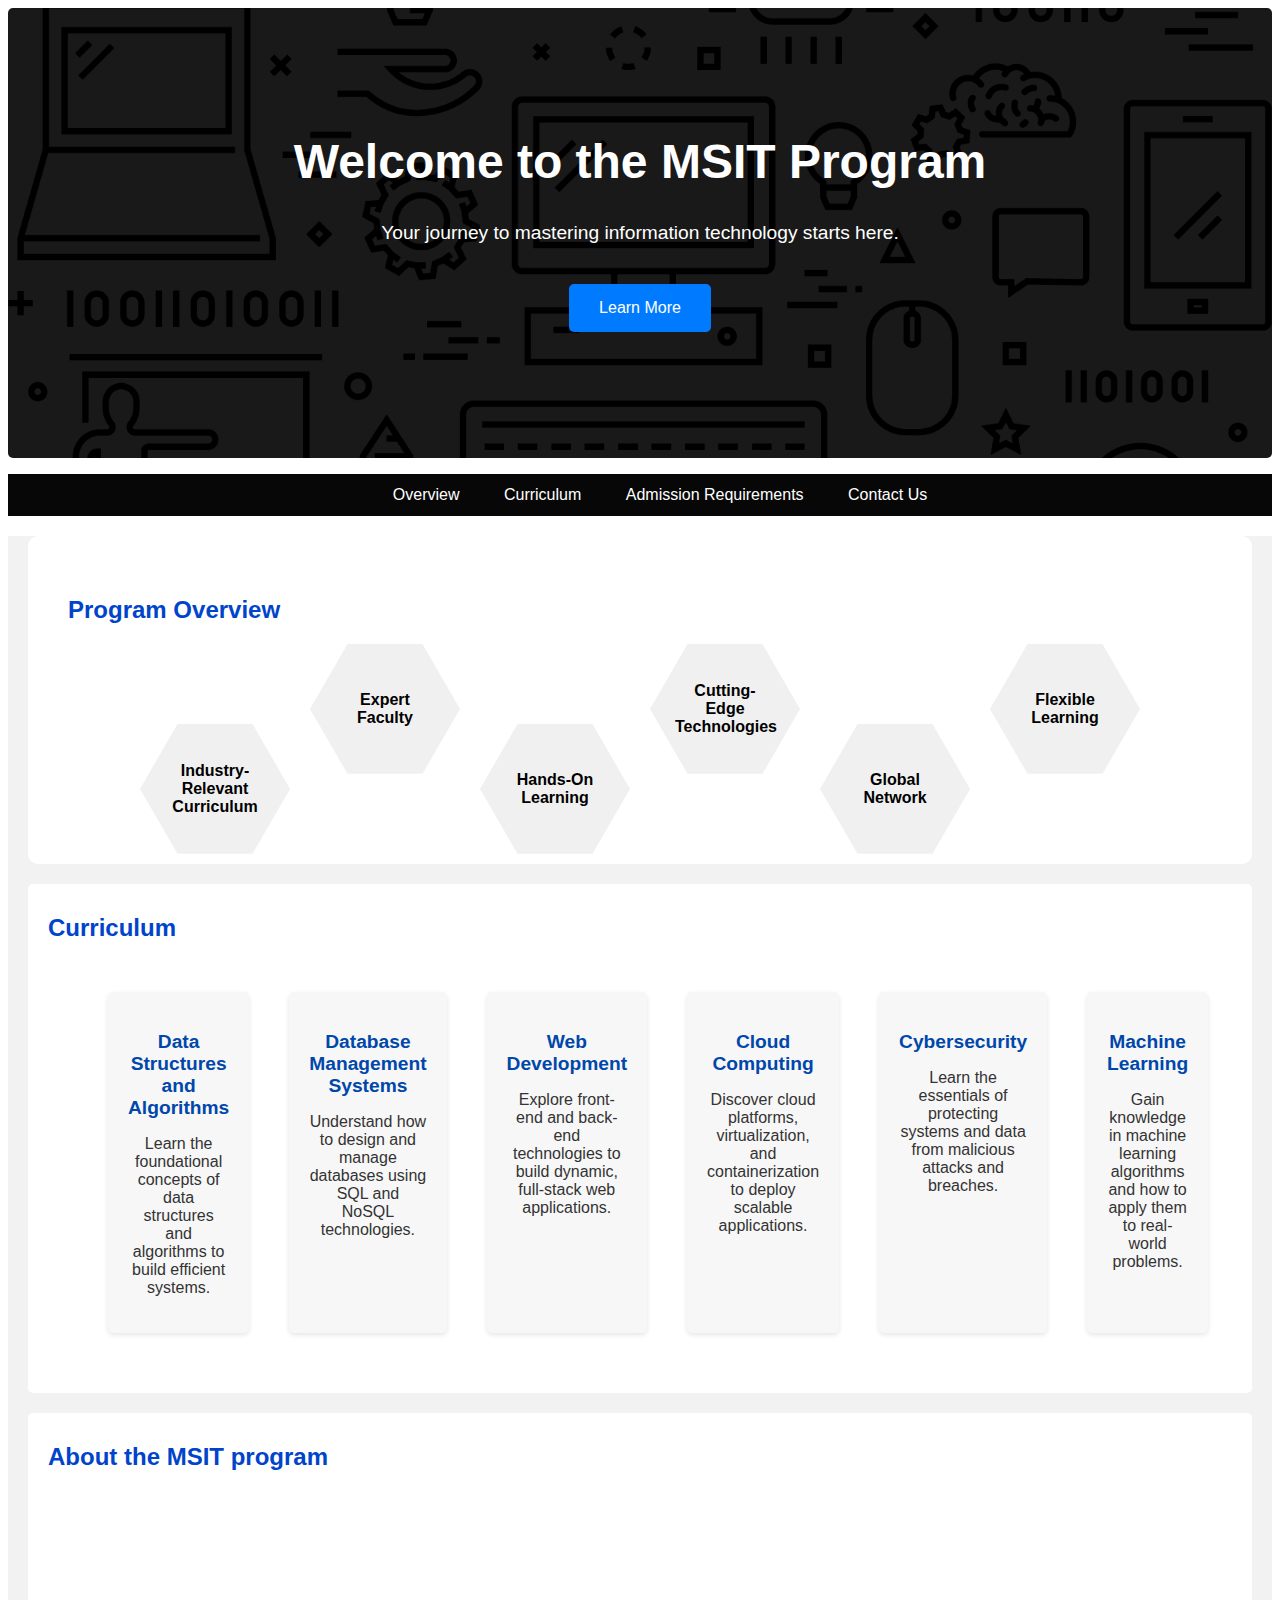
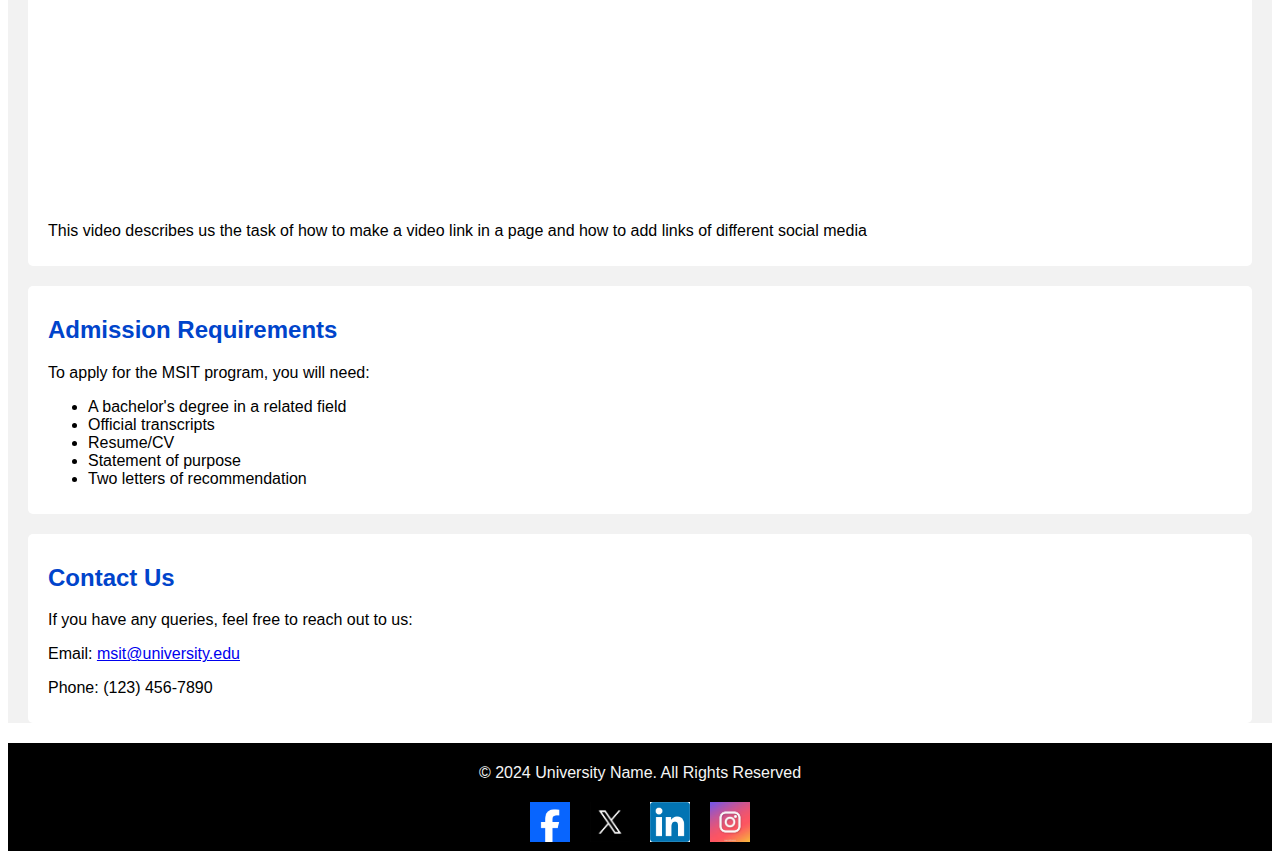
==== commit 4a28ccfe: "Changes done by adding video and social media links" ====
--- a/DAY2/index.html
+++ b/DAY2/index.html
@@ -49,7 +49,6 @@
                     <span>Flexible Learning</span>
                 </div>
             </div>
-
         </section>
     <section id="curriculum">
       <h2>Curriculum</h2>
@@ -80,6 +79,13 @@
       </section>
     </section>
  </section>
+ <section class="video-section">
+    <h2>About the MSIT program</h2>
+    <div class="video-container">
+    <iframe width="560" height="315" src="https://www.youtube.com/embed/JfU4a2qUQEI?si=CAPswqO49YefB47w" title="YouTube video player" frameborder="0" allow="accelerometer; autoplay; clipboard-write; encrypted-media; gyroscope; picture-in-picture; web-share" referrerpolicy="strict-origin-when-cross-origin" allowfullscreen></iframe>
+    </div>
+    <p class="video-description">This video describes us the task of how to make a video link in a page and how to add links of different social media</p>
+</section>
  <section id="admission">
    <h2>Admission Requirements</h2>
    <p>To apply for the MSIT program, you will need:</p>
@@ -101,10 +107,10 @@
     <footer>
         <p>&copy; 2024 University Name. All Rights Reserved</p>
         <div class="social-media">
-            <a href="https://www.facebook.com/msit.official/" target="_blank"><img src="facebook.png" alt="Facebook" class="social-icon"></a>
-            <a href="https://twitter.com/msit_official?lang=en" target="_blank"><img src="twitter.png" alt="X" class="social-icon"></a>
-            <a href="https://www.linkedin.com/company/msit-official/" target="_blank"><img src="linkedin.png" alt="LinkedIn" class="social-icon"></a>
-            <a href="https://www.instagram.com/msit_official/" target="_blank"><img src="instagram.png" alt="Instagram" class="social-icon"></a>
+            <a href="https://www.facebook.com/msit.official/" target="_blank"><img src="facebook.png.jpg" alt="Facebook" class="social-icon"></a>
+            <a href="https://twitter.com/msit_official?lang=en" target="_blank"><img src="twitter.png.jpg" alt="X" class="social-icon"></a>
+            <a href="https://www.linkedin.com/company/msit-official/" target="_blank"><img src="linkedin.png.jpg" alt="LinkedIn" class="social-icon"></a>
+            <a href="https://www.instagram.com/msit_official/" target="_blank"><img src="instagram.png.jpg" alt="Instagram" class="social-icon"></a>
         </div>
     </footer>
 </body>
--- a/DAY2/styles.css
+++ b/DAY2/styles.css
@@ -221,4 +221,8 @@
 
 .social-icon:hover {
     transform: scale(1.2);
+}
+.video-section iframe{
+    display: block;
+    margin:0 auto;
 }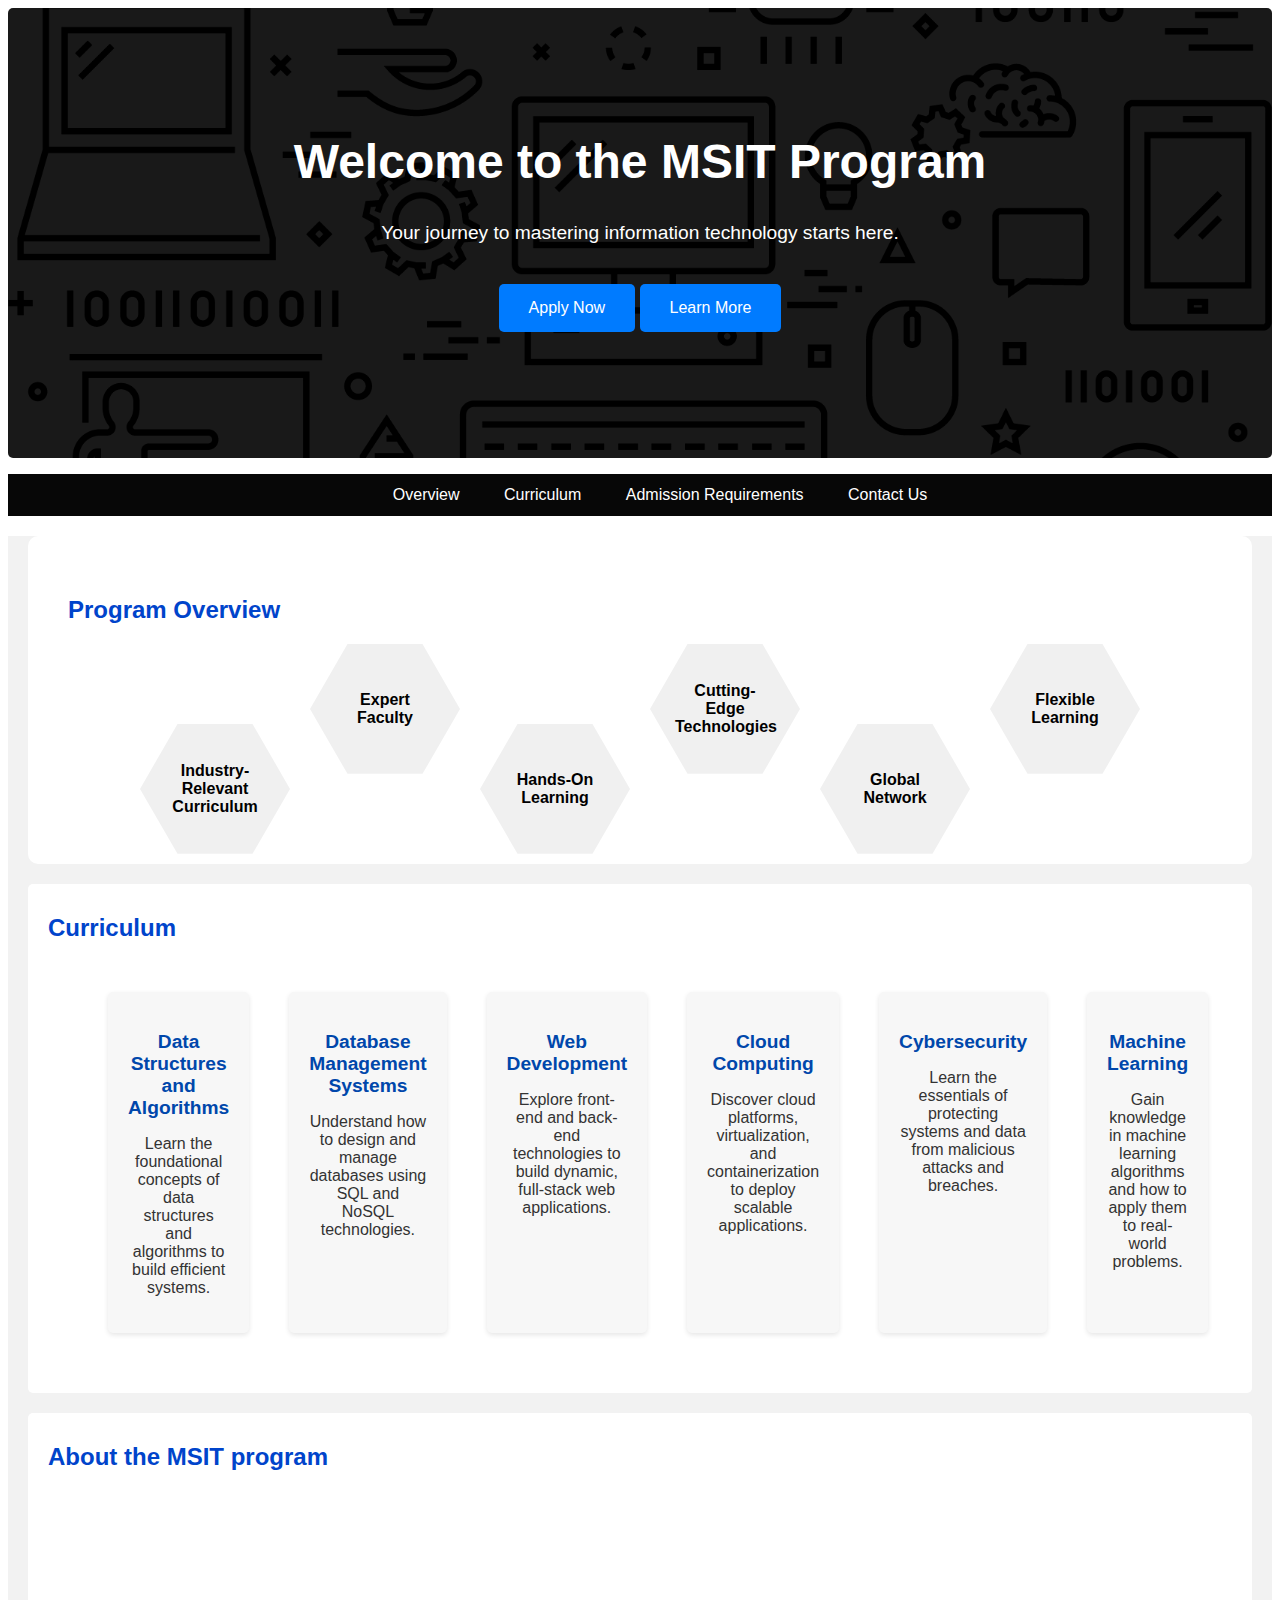
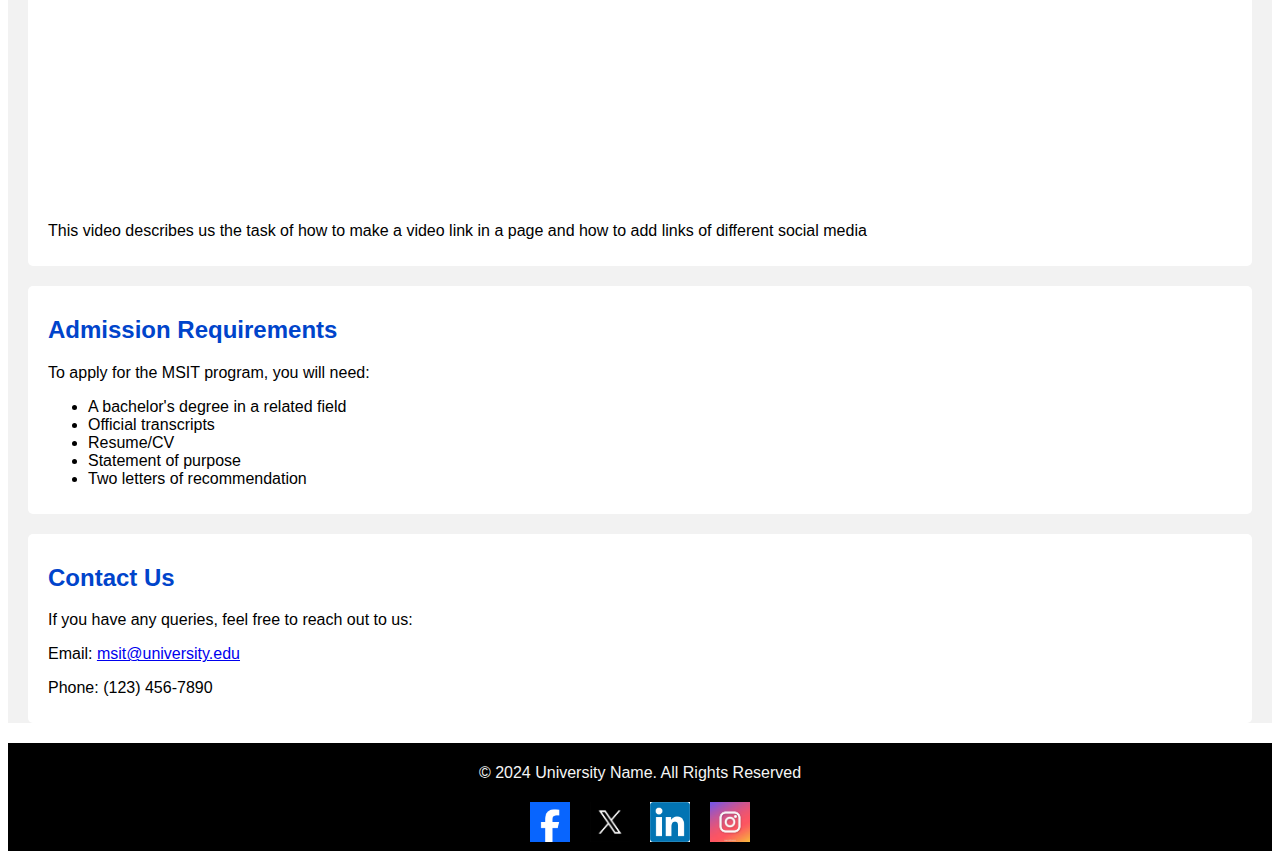
==== commit a1cd27f5: "CHANGES MADE with using a seperate html file for a application" ====
--- a/DAY2/index.html
+++ b/DAY2/index.html
@@ -13,6 +13,7 @@
         <div class="hero-content">
             <h1>Welcome to the MSIT Program</h1>
             <p>Your journey to mastering information technology starts here.</p>
+            <a href="apply.html" class="btn">Apply Now</a>
             <a href="#" class="btn">Learn More</a>
         </div>
     </section>
--- a/DAY2/styles.css
+++ b/DAY2/styles.css
@@ -225,4 +225,14 @@
 .video-section iframe{
     display: block;
     margin:0 auto;
+}
+button {
+    width: 10%;
+    padding: 10px;
+    background-color: #4a27c8e5;
+    color: rgb(207, 38, 38);
+    border: none;
+    border-radius: 4px;
+    cursor: pointer;
+    font-size: 16px;
 }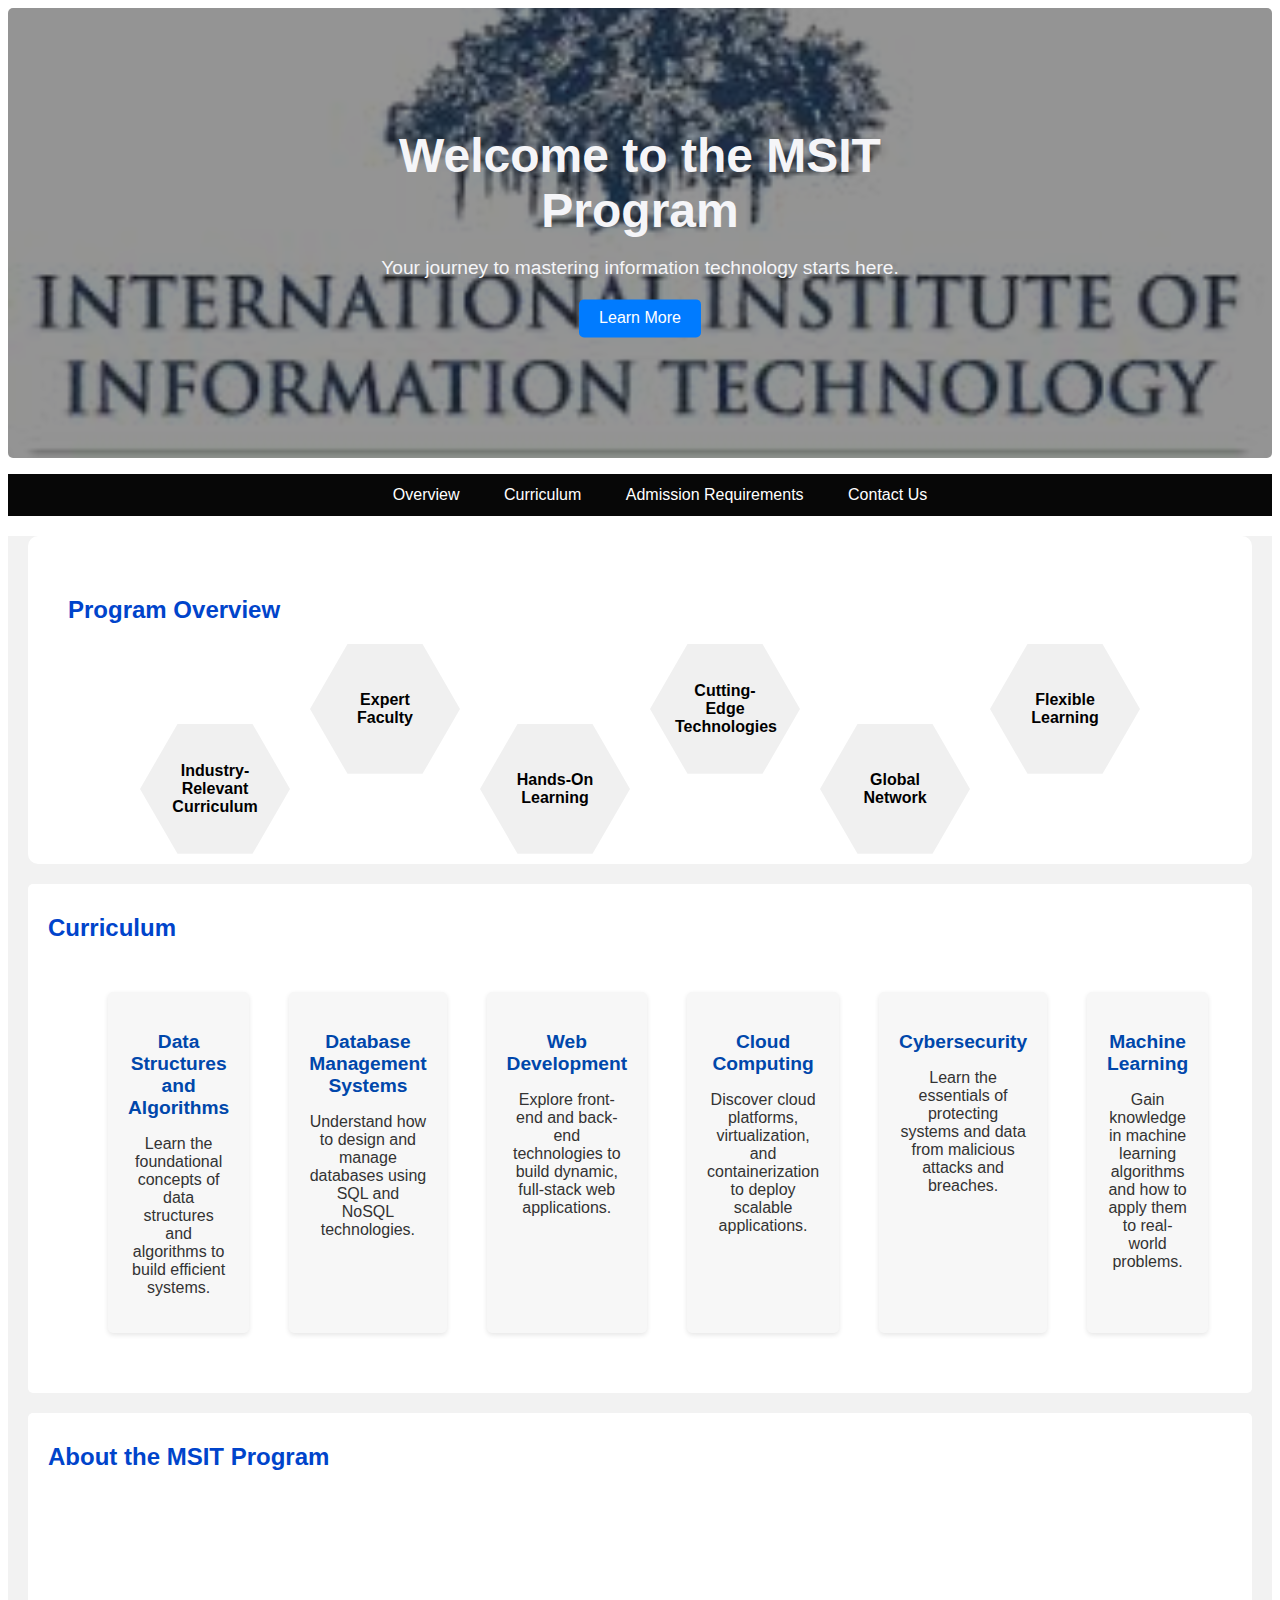
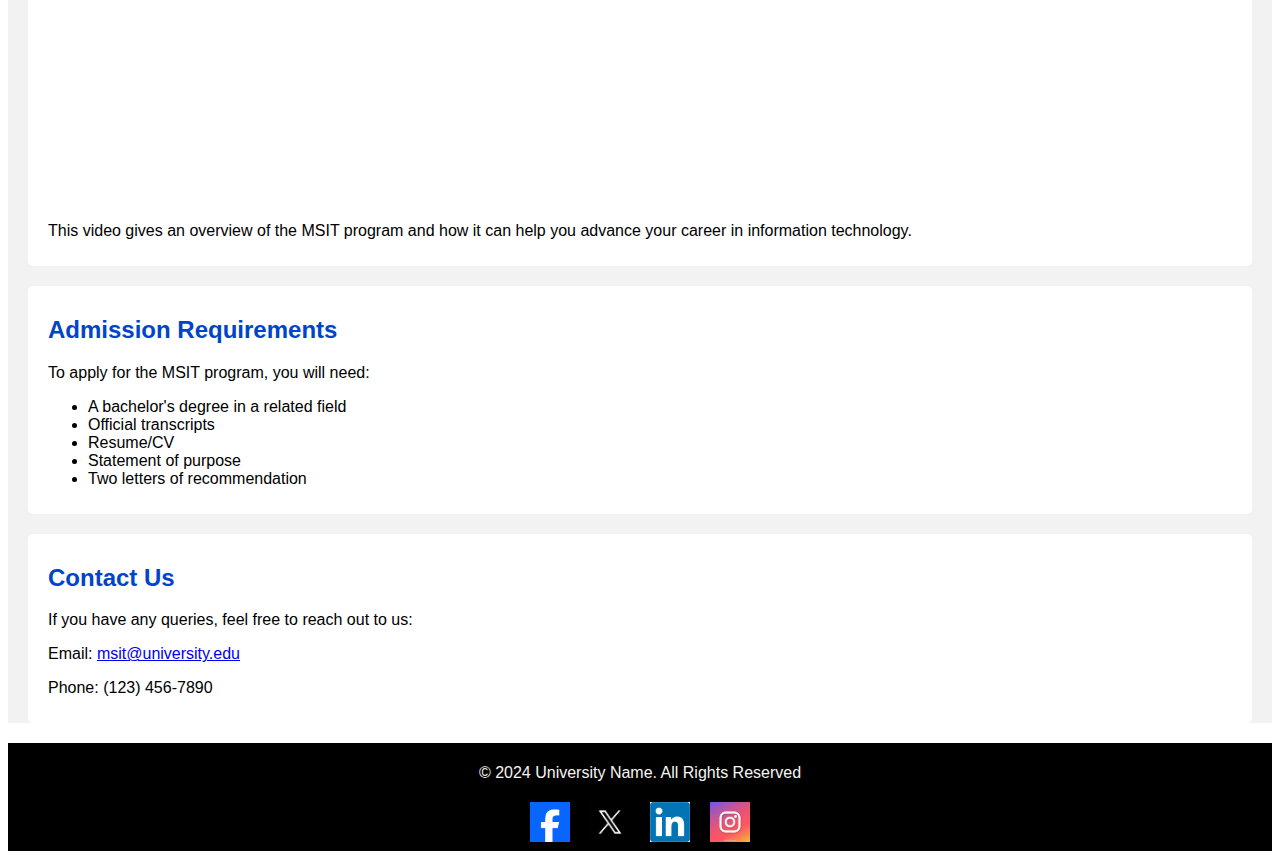
==== commit a5db49a5: "Created a slideshow upon the hero section" ====
--- a/DAY2/index.html
+++ b/DAY2/index.html
@@ -5,18 +5,43 @@
     <meta charset="UTF-8">
     <meta name="viewport" content="width=device-width, initial-scale=1.0">
     <title>MSIT - Info</title>
-
 </head>
 <body>
     <section class="hero-section">
-        <div class="overlay"></div>
+        <div class="slideshow-container">
+            <div class="slide">
+                <div class="overlay"></div>
+                <div class="hero-content">
+                    <h1>Welcome to the MSIT Program</h1>
+                    <p>Your journey to mastering information technology starts here.</p>
+                    <a href="#" class="btn">Learn More</a>
+                </div>
+            </div>
+            <div class="slide">
+                <div class="overlay"></div>
+                <div class="hero-content">
+                    <h1>Advance Your Career with MSIT</h1>
+                    <p>Gain the skills you need to succeed in today’s tech-driven world.</p>
+                    <a href="apply.html" class="btn">Apply Now</a>
+                </div>
+            </div>
+            <div class="slide">
+                <div class="overlay"></div>
+                <div class="hero-content">
+                    <h1>Innovate and Lead</h1>
+                    <p>MSIT prepares you to become a leader in the tech industry.</p>
+                    <a href="#" class="btn">Join Us Today</a>
+                </div>
+            </div>
+        </div>
+        <!-- <div class="overlay"></div>
         <div class="hero-content">
             <h1>Welcome to the MSIT Program</h1>
             <p>Your journey to mastering information technology starts here.</p>
-            <a href="apply.html" class="btn">Apply Now</a>
-            <a href="#" class="btn">Learn More</a>
+            <a href="#" class="btn">Learn More</a> -->
         </div>
     </section>
+    
     <nav>
         <div class="navbar ">
             <ul>
@@ -27,6 +52,7 @@
             </ul>
         </div>
     </nav>
+    
     <div class="main-content">
         <section id="overview">
             <h2>Program Overview</h2>
@@ -51,60 +77,67 @@
                 </div>
             </div>
         </section>
-    <section id="curriculum">
-      <h2>Curriculum</h2>
-    <section class="curriculum-section">
-        <section class="curriculum-item">
-        <h3>Data Structures and Algorithms</h3>
-        <p>Learn the foundational concepts of data structures and algorithms to build efficient systems.</p>
-      </section>
-      <section class="curriculum-item">
-        <h3>Database Management Systems</h3>
-        <p>Understand how to design and manage databases using SQL and NoSQL technologies.</p>
-      </section>
-      <section class="curriculum-item">
-        <h3>Web Development</h3>
-        <p>Explore front-end and back-end technologies to build dynamic, full-stack web applications.</p>
-      </section>
-      <section class="curriculum-item">
-        <h3>Cloud Computing</h3>
-        <p>Discover cloud platforms, virtualization, and containerization to deploy scalable applications.</p>
-      </section>
-      <section class="curriculum-item">
-        <h3>Cybersecurity</h3>
-        <p>Learn the essentials of protecting systems and data from malicious attacks and breaches.</p>
-      </section>
-      <section class="curriculum-item">
-        <h3>Machine Learning</h3>
-        <p>Gain knowledge in machine learning algorithms and how to apply them to real-world problems.</p>
-      </section>
-    </section>
- </section>
- <section class="video-section">
-    <h2>About the MSIT program</h2>
-    <div class="video-container">
-    <iframe width="560" height="315" src="https://www.youtube.com/embed/JfU4a2qUQEI?si=CAPswqO49YefB47w" title="YouTube video player" frameborder="0" allow="accelerometer; autoplay; clipboard-write; encrypted-media; gyroscope; picture-in-picture; web-share" referrerpolicy="strict-origin-when-cross-origin" allowfullscreen></iframe>
+    
+        <section id="curriculum">
+            <h2>Curriculum</h2>
+            <section class="curriculum-section">
+                <section class="curriculum-item">
+                    <h3>Data Structures and Algorithms</h3>
+                    <p>Learn the foundational concepts of data structures and algorithms to build efficient systems.</p>
+                </section>
+                <section class="curriculum-item">
+                    <h3>Database Management Systems</h3>
+                    <p>Understand how to design and manage databases using SQL and NoSQL technologies.</p>
+                </section>
+                <section class="curriculum-item">
+                    <h3>Web Development</h3>
+                    <p>Explore front-end and back-end technologies to build dynamic, full-stack web applications.</p>
+                </section>
+                <section class="curriculum-item">
+                    <h3>Cloud Computing</h3>
+                    <p>Discover cloud platforms, virtualization, and containerization to deploy scalable applications.</p>
+                </section>
+                <section class="curriculum-item">
+                    <h3>Cybersecurity</h3>
+                    <p>Learn the essentials of protecting systems and data from malicious attacks and breaches.</p>
+                </section>
+                <section class="curriculum-item">
+                    <h3>Machine Learning</h3>
+                    <p>Gain knowledge in machine learning algorithms and how to apply them to real-world problems.</p>
+                </section>
+            </section>
+        </section>
+    
+        <!-- New Video Embedding Section -->
+        <section class="video">
+            <h2>About the MSIT Program</h2>
+            <iframe width="560" height="315" src="https://www.youtube.com/embed/O1IT6skIS30?si=tqjMHszmJqdkREGR" title="YouTube video player" frameborder="0" allow="accelerometer; autoplay; clipboard-write; encrypted-media; gyroscope; picture-in-picture; web-share" referrerpolicy="strict-origin-when-cross-origin" allowfullscreen></iframe>
+            <!-- <iframe width="560" height="315" src="https://www.youtube.com/embed/JfU4a2qUQEI?si=CAPswqO49YefB47w" title="YouTube video player" frameborder="0" allow="accelerometer; autoplay; clipboard-write; encrypted-media; gyroscope; picture-in-picture; web-share" referrerpolicy="strict-origin-when-cross-origin" allowfullscreen></iframe> -->
+            <!-- <iframe width="560" height="315" src="https://www.youtube.com/embed/watch?v=T94PHkuydcw" title="MSIT Program Video" frameborder="0" allow="accelerometer; autoplay; clipboard-write; encrypted-media; gyroscope; picture-in-picture" allowfullscreen></iframe> -->
+            <p>This video gives an overview of the MSIT program and how it can help you advance your career in information technology.</p>
+        </section>
+    
+        <section id="admission">
+            <h2>Admission Requirements</h2>
+            <p>To apply for the MSIT program, you will need:</p>
+            <ul>
+                <li>A bachelor's degree in a related field</li>
+                <li>Official transcripts</li>
+                <li>Resume/CV</li>
+                <li>Statement of purpose</li>
+                <li>Two letters of recommendation</li>
+            </ul>
+        </section>
+        
+        <section id="contact">
+            <h2>Contact Us</h2>
+            <p>If you have any queries, feel free to reach out to us:</p>
+            <p>Email: <a href="msit@university.edu">msit@university.edu</a></p>
+            <p>Phone: (123) 456-7890</p>
+        </section>
     </div>
-    <p class="video-description">This video describes us the task of how to make a video link in a page and how to add links of different social media</p>
-</section>
- <section id="admission">
-   <h2>Admission Requirements</h2>
-   <p>To apply for the MSIT program, you will need:</p>
-   <ul>
-     <li>A bachelor's degree in a related field</li>
-     <li>Official transcripts</li>
-     <li>Resume/CV</li>
-     <li>Statement of purpose</li>
-     <li>Two letters of recommendation</li>
-   </ul>
- </section>
-     <section id="contact">
-         <h2>Contact Us</h2>
-         <p>If you have any queries, feel free to reach out to us:</p>
-         <p>Email: <a href="msit@university.edu">msit@university.edu</a></p>
-         <p>Phone: (123) 456-7890</p>
-     </section>
- </div>
+    
+    <!-- Updated Footer with Social Media Links -->
     <footer>
         <p>&copy; 2024 University Name. All Rights Reserved</p>
         <div class="social-media">
--- a/DAY2/styles.css
+++ b/DAY2/styles.css
@@ -96,7 +96,7 @@
     align-items: center;
     justify-content: center;
     height: 50vh;
-    background-image: url('Com.png');
+    background-image: url('');
     background-size: cover;
     background-position: center;
     position: relative;
@@ -111,7 +111,6 @@
     left: 0;
     width: 100%;
     height: 100%;
-    background: rgba(0, 0, 0, 0.9);
 }
 
 .hero-content {
@@ -220,19 +219,98 @@
 }
 
 .social-icon:hover {
-    transform: scale(1.2);
-}
-.video-section iframe{
+    transform: scale(1.2);
+}
+
+.video iframe {
     display: block;
     margin:0 auto;
 }
-button {
-    width: 10%;
-    padding: 10px;
-    background-color: #4a27c8e5;
-    color: rgb(207, 38, 38);
-    border: none;
-    border-radius: 4px;
-    cursor: pointer;
-    font-size: 16px;
+
+
+.hero-section {
+    position: relative;
+    width: 100%;
+    height: 50vh;
+    overflow: hidden;
+}
+
+.slideshow-container {
+    display: flex;
+    width: 300%; /* 100% for each slide */
+    height: 100%;
+    animation: slide 15s infinite;
+}
+
+.slide {
+    min-width: 100%; /* Make each slide take up 100% width */
+    height: 100%;
+    position: relative;
+    background-size: cover;
+    background-position: center;
+    background-repeat: no-repeat;
+}
+
+.slide:nth-child(1) {
+    background-image: url('image11.jpeg');
+}
+
+.slide:nth-child(2) {
+    background-image: url('image12.jpeg');
+}
+
+.slide:nth-child(3) {
+    background-image: url('images13.jpeg');
+}
+
+.overlay {
+    position: absolute;
+    top: 0;
+    left: 0;
+    width: 100%;
+    height: 100%;
+    background: rgba(42, 41, 41, 0.5); 
+}
+
+.hero-content {
+    position: absolute;
+    top: 50%;
+    left: 50%;
+    transform: translate(-50%, -50%);
+    color: rgb(245, 245, 248);
+    text-align: center;
+    z-index: 1;
+}
+
+.hero-content h1 {
+    font-size: 3em;
+    margin: 0;
+}
+
+.hero-content p {
+    font-size: 1.2em;
+    margin-bottom: 20px;
+}
+
+.hero-content .btn {
+    padding: 10px 20px;
+    background-color: #007BFF;
+    color: white;
+    text-decoration: none;
+    border-radius: 5px;
+    transition: background-color 0.3s ease;
+}
+
+.hero-content .btn:hover {
+    background-color: #0056b3;
+}
+
+/* Keyframes for slideshow */
+@keyframes slide {
+    0% { transform: translateX(0%); }
+    33% { transform: translateX(0%); }
+    38% { transform: translateX(-100%); }
+    71% { transform: translateX(-100%); }
+    76% { transform: translateX(-200%); }
+    100% { transform: translateX(-200%); }
 }